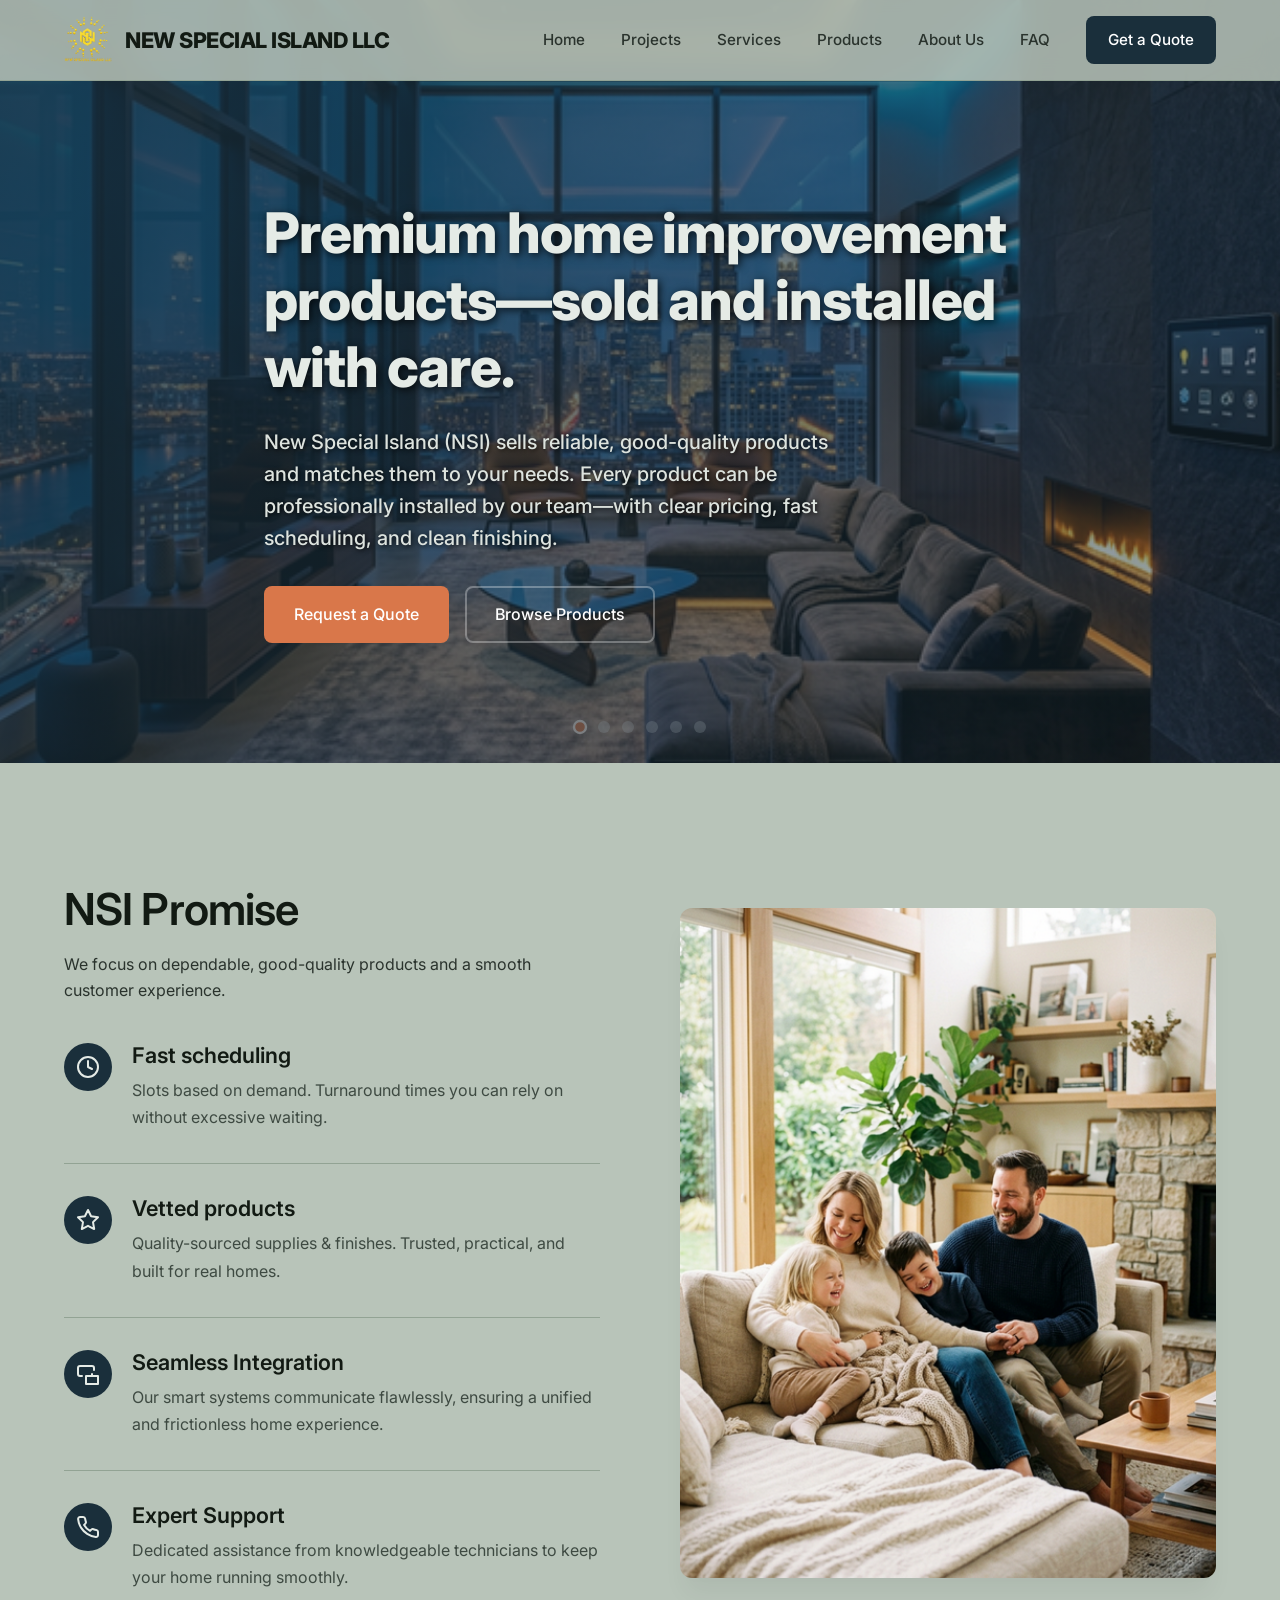
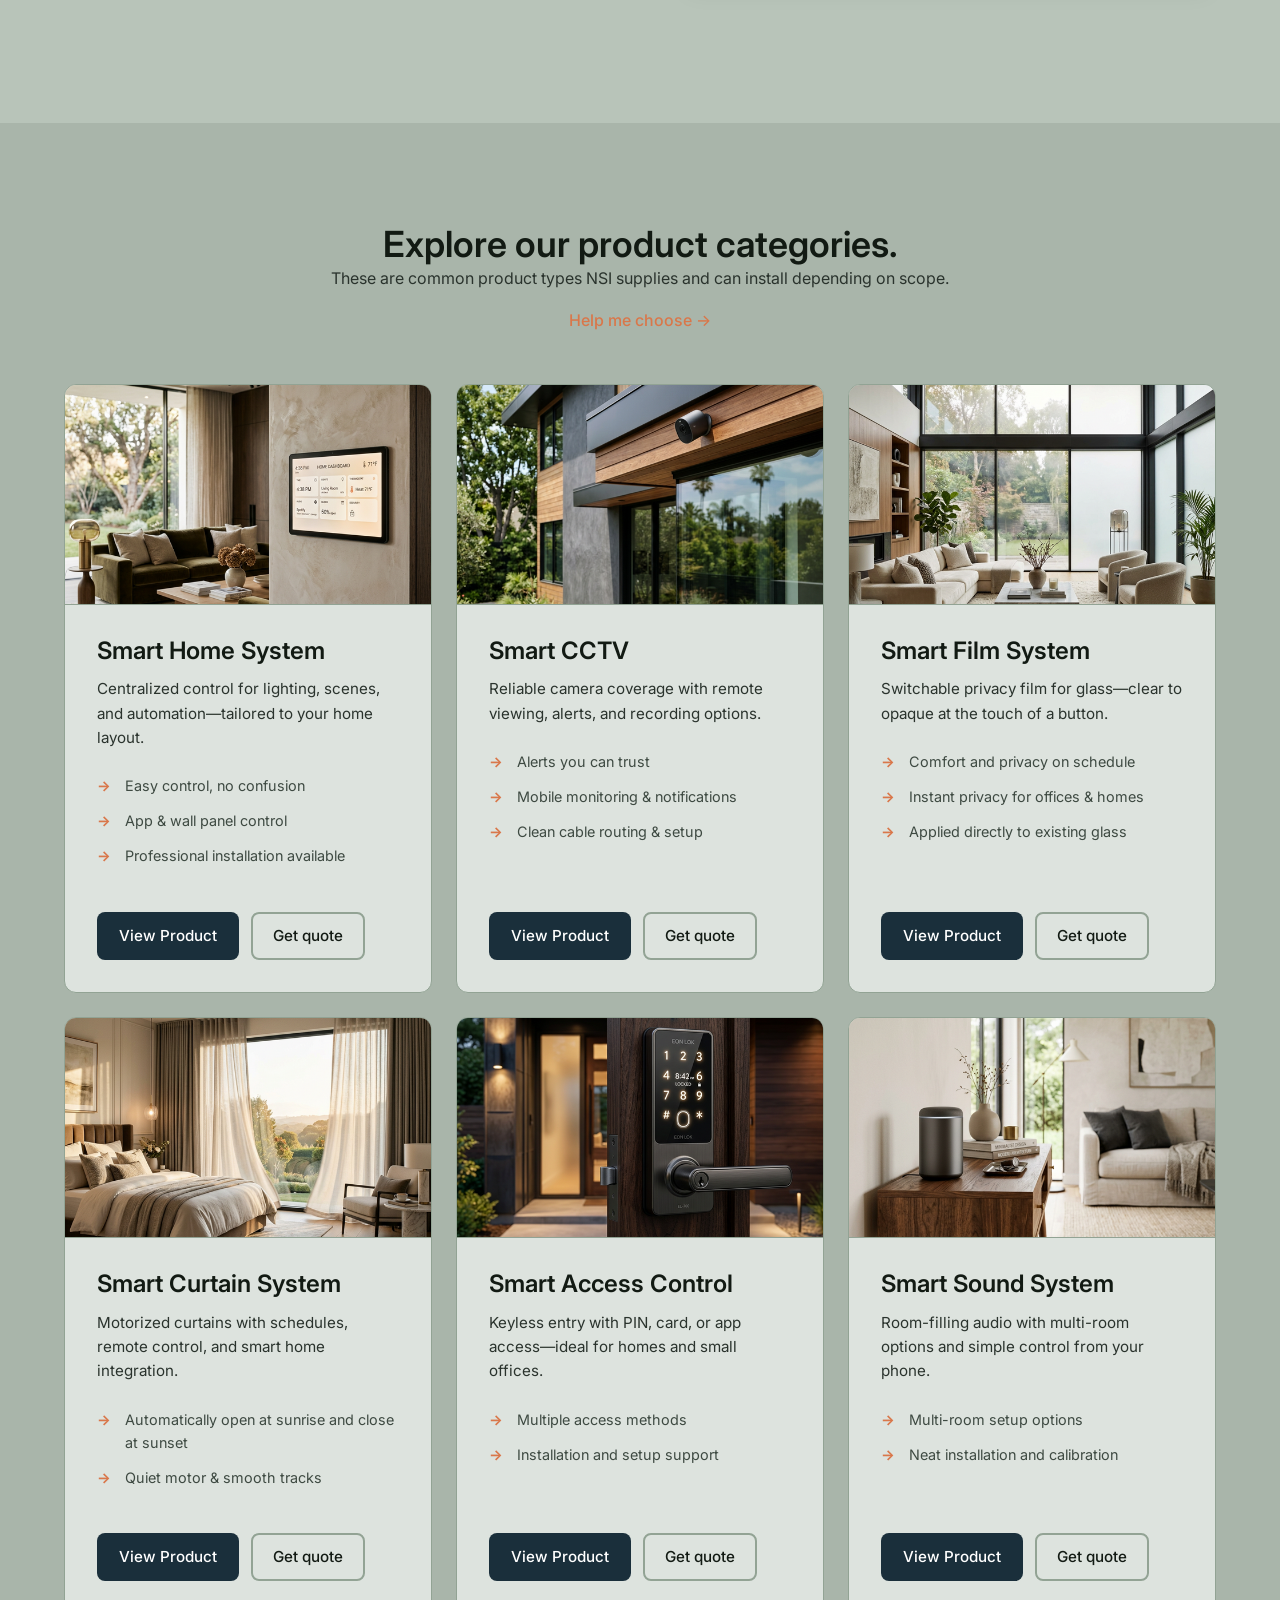
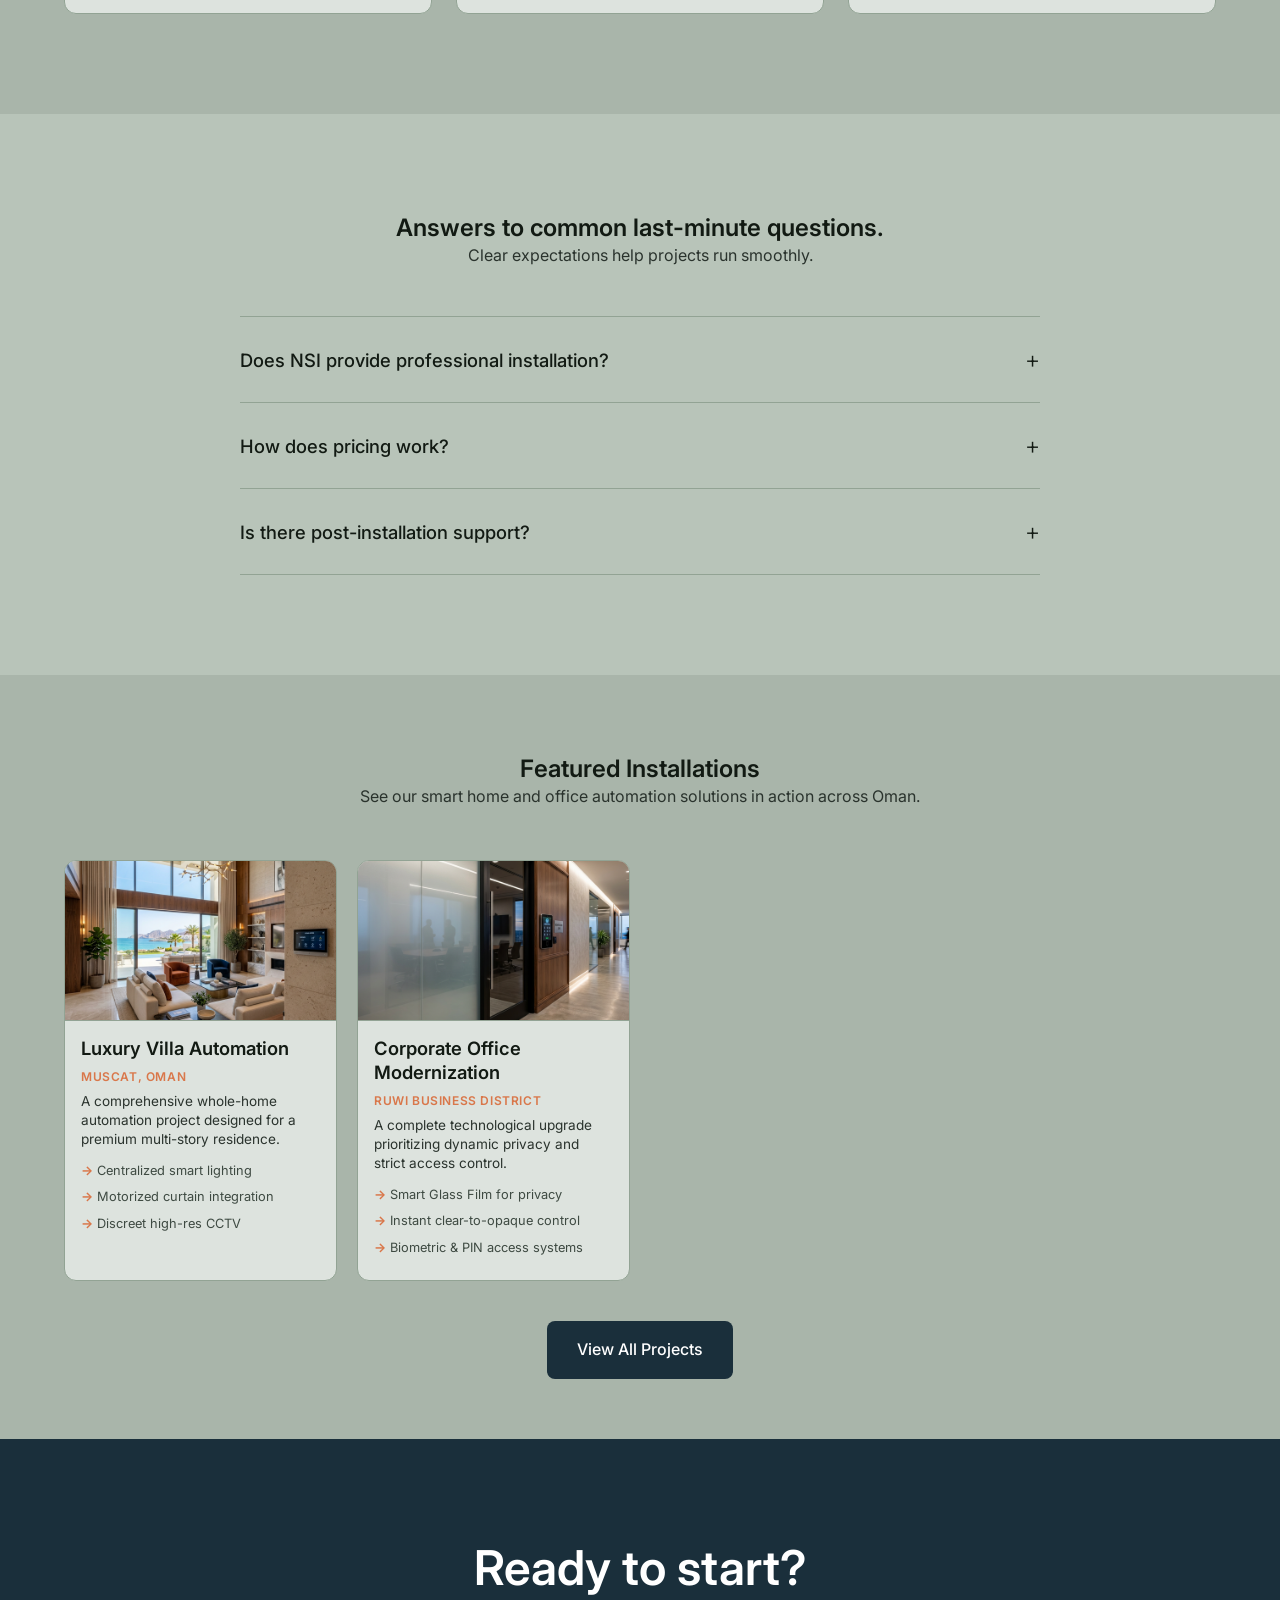
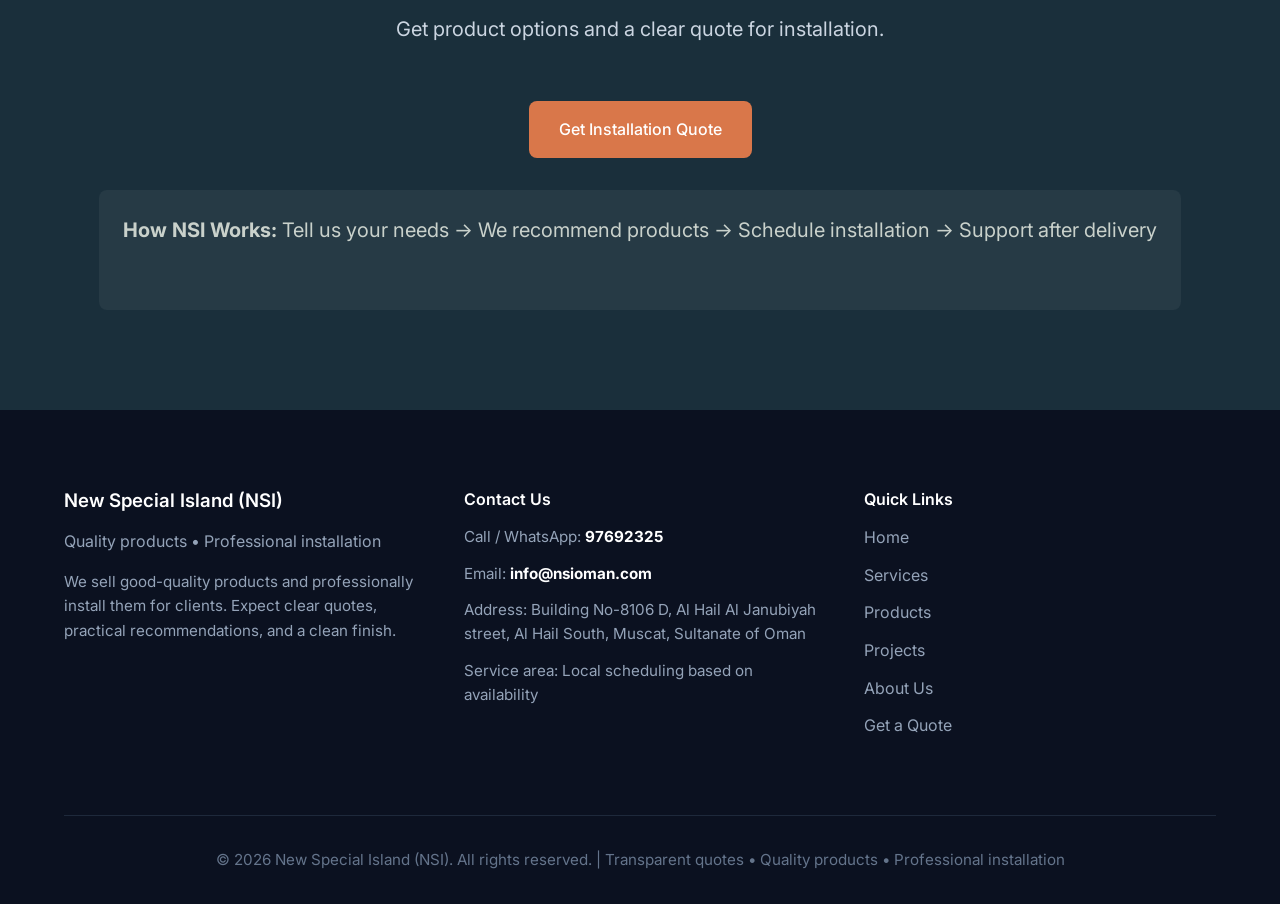
==== index.html @ 7bd3ad33 "Update fmt.Println message from 'Hello' to 'Goodbye'" ====
<!DOCTYPE html>
<html lang="en">
<html lang="ar">

<head>
    <meta charset="UTF-8">
    <meta name="viewport" content="width=device-width, initial-scale=2.0">
    <title>New Special Island | Premium Smart Home Products</title>
    <link rel="icon" href="images/WhatsApp_Image_2025-12-21_at_7.59.51_PM__2_-removebg-preview.png" type="image/png">
    <meta name="description"
        content="Premium home improvement products—sold and installed with care by New Special Island LLC in Muscat, Oman.">
    <!-- Google Fonts -->
    <link rel="preconnect" href="https://fonts.googleapis.com">
    <link rel="preconnect" href="https://fonts.gstatic.com" crossorigin>
    <link href="https://fonts.googleapis.com/css2?family=Inter:wght@300;400;500;600;700&display=swap" rel="stylesheet">
    <link rel="stylesheet" href="styles.css">
</head>

<body>

    <!-- Navigation -->
    <nav class="navbar">
        <div class="container nav-content">
            <a href="index.html" class="logo">
                <img src="images/WhatsApp_Image_2025-12-21_at_7.59.51_PM__2_-removebg-preview.png" alt="NSI Logo" class="nav-logo-img">
                NEW SPECIAL ISLAND LLC
            </a>
            <div class="nav-links">
                <a href="index.html">Home</a>
                <a href="projects.html">Projects</a>
                <a href="#services">Services</a>
                <a href="#products">Products</a>
                <a href="about.html">About Us</a>
                <a href="#faq">FAQ</a>
                <a href="#quote" class="btn btn-primary btn-small">Get a Quote</a>
            </div>
            <button class="mobile-menu-btn" id="mobile-menu-btn">
                <span></span>
                <span></span>
                <span></span>
            </button>
        </div>
        <!-- Mobile Menu -->
        <div class="mobile-menu" id="mobile-menu">
            <a href="index.html">Home</a>
            <a href="projects.html">Projects</a>
            <a href="#services">Services</a>
            <a href="#products">Products</a>
            <a href="about.html">About Us</a>
            <a href="#faq">FAQ</a>
            <a href="#quote">Get a Quote</a>
        </div>
    </nav>

    <!-- Hero Section -->
    <section id="home" class="hero">
        <!-- Slideshow Container -->
        <div class="slideshow-container">
            <div class="slide active" style="background-image: url('images/slideshow_1.png');"></div>
            <div class="slide" style="background-image: url('images/slideshow_2.png');"></div>
            <div class="slide" style="background-image: url('images/slideshow_3.png');"></div>
            <div class="slide" style="background-image: url('images/slideshow_4.png');"></div>
            <div class="slide" style="background-image: url('images/slideshow_5.png');"></div>
            <div class="slide" style="background-image: url('images/slideshow_6.png');"></div>

            <div class="slideshow-dots">
                <div class="dot active"></div>
                <div class="dot"></div>
                <div class="dot"></div>
                <div class="dot"></div>
                <div class="dot"></div>
                <div class="dot"></div>
            </div>
        </div>

        <div class="hero-overlay"></div>
        <div class="container hero-content">
            <h1>Premium home improvement products—sold and installed with care.</h1>
            <p>New Special Island (NSI) sells reliable, good-quality products and matches them to your needs. Every
                product can be professionally installed by our team—with clear pricing, fast scheduling, and clean
                finishing.</p>
            <div class="hero-actions">
                <a href="#quote" class="btn btn-accent">Request a Quote</a>
                <a href="#products" class="btn btn-outline-light">Browse Products</a>
            </div>
        </div>
    </section>

    <!-- Promise / Features Section -->
    <section id="services" class="features section-padding">
        <div class="container">
            <div class="benefits-layout">
                <div class="benefits-text">
                    <div class="section-header" id="about">
                        <h2>NSI Promise</h2>
                        <p>We focus on dependable, good-quality products and a smooth customer experience.</p>
                    </div>

                    <div class="benefit-row">
                        <div class="benefit-icon">
                            <svg width="24" height="24" viewBox="0 0 24 24" fill="none" stroke="currentColor"
                                stroke-width="2" stroke-linecap="round" stroke-linejoin="round">
                                <circle cx="12" cy="12" r="10"></circle>
                                <polyline points="12 6 12 12 16 14"></polyline>
                            </svg>
                        </div>
                        <div class="benefit-content">
                            <h3>Fast scheduling</h3>
                            <p>Slots based on demand. Turnaround times you can rely on without excessive waiting.</p>
                        </div>
                    </div>

                    <div class="benefit-row">
                        <div class="benefit-icon">
                            <svg width="24" height="24" viewBox="0 0 24 24" fill="none" stroke="currentColor"
                                stroke-width="2" stroke-linecap="round" stroke-linejoin="round">
                                <polygon
                                    points="12 2 15.09 8.26 22 9.27 17 14.14 18.18 21.02 12 17.77 5.82 21.02 7 14.14 2 9.27 8.91 8.26 12 2">
                                </polygon>
                            </svg>
                        </div>
                        <div class="benefit-content">
                            <h3>Vetted products</h3>
                            <p>Quality-sourced supplies & finishes. Trusted, practical, and built for real homes.</p>
                        </div>
                    </div>

                    <div class="benefit-row">
                        <div class="benefit-icon">
                            <svg width="24" height="24" viewBox="0 0 24 24" fill="none" stroke="currentColor"
                                stroke-width="2" stroke-linecap="round" stroke-linejoin="round">
                                <path d="M18 8V6a2 2 0 0 0-2-2H4a2 2 0 0 0-2 2v6a2 2 0 0 0 2 2h2"></path>
                                <path d="M10 22v-8h12v8Z"></path>
                                <path d="M16 14v-2"></path>
                            </svg>
                        </div>
                        <div class="benefit-content">
                            <h3>Seamless Integration</h3>
                            <p>Our smart systems communicate flawlessly, ensuring a unified and frictionless home
                                experience.</p>
                        </div>
                    </div>

                    <div class="benefit-row pb-0 border-0">
                        <div class="benefit-icon">
                            <svg width="24" height="24" viewBox="0 0 24 24" fill="none" stroke="currentColor"
                                stroke-width="2" stroke-linecap="round" stroke-linejoin="round">
                                <path
                                    d="M22 16.92v3a2 2 0 0 1-2.18 2 19.79 19.79 0 0 1-8.63-3.07 19.5 19.5 0 0 1-6-6 19.79 19.79 0 0 1-3.07-8.67A2 2 0 0 1 4.11 2h3a2 2 0 0 1 2 1.72 12.84 12.84 0 0 0 .7 2.81 2 2 0 0 1-.45 2.11L8.09 9.91a16 16 0 0 0 6 6l1.27-1.27a2 2 0 0 1 2.11-.45 12.84 12.84 0 0 0 2.81.7A2 2 0 0 1 22 16.92z">
                                </path>
                            </svg>
                        </div>
                        <div class="benefit-content">
                            <h3>Expert Support</h3>
                            <p>Dedicated assistance from knowledgeable technicians to keep your home running smoothly.
                            </p>
                        </div>
                    </div>
                </div>

                <div class="benefits-image-wrapper">
                    <!-- Changed to the friendly family image based on user request -->
                    <img src="images/friendly_family_home_1772649321779.png" alt="Happy family in a modern home"
                        class="benefits-image">
                </div>
            </div>
        </div>
    </section>

    <!-- Products Section -->
    <section id="products" class="products section-padding bg-light">
        <div class="container">
            <div class="section-header text-center">
                <h2>Explore our product categories.</h2>
                <p>These are common product types NSI supplies and can install depending on scope.</p>
                <a href="#quote" class="inline-link mt-2">Help me choose &rarr;</a>
            </div>

            <div class="products-grid">
                <!-- Smart Home System -->
                <div class="product-card">
                    <a href="smart-home.html" class="product-image-container">
                        <img src="images/smart_home_system_1772649341167.png" alt="Smart Home System"
                            class="product-image">
                    </a>
                    <div class="product-content">
                        <h3>Smart Home System</h3>
                        <p>Centralized control for lighting, scenes, and automation—tailored to your home layout.</p>
                        <ul class="product-features">
                            <li>Easy control, no confusion</li>
                            <li>App & wall panel control</li>
                            <li>Professional installation available</li>
                        </ul>
                        <div class="product-actions">
                            <a href="smart-home.html" class="btn btn-primary btn-small">View Product</a>
                            <a href="#quote" class="btn btn-outline btn-small">Get quote</a>
                        </div>
                    </div>
                </div>

                <!-- Smart CCTV -->
                <div class="product-card">
                    <a href="smart-cctv.html" class="product-image-container">
                        <img src="images/smart_cctv_1772649361129.png" alt="Smart CCTV" class="product-image">
                    </a>
                    <div class="product-content">
                        <h3>Smart CCTV</h3>
                        <p>Reliable camera coverage with remote viewing, alerts, and recording options.</p>
                        <ul class="product-features">
                            <li>Alerts you can trust</li>
                            <li>Mobile monitoring & notifications</li>
                            <li>Clean cable routing & setup</li>
                        </ul>
                        <div class="product-actions">
                            <a href="smart-cctv.html" class="btn btn-primary btn-small">View Product</a>
                            <a href="#quote" class="btn btn-outline btn-small">Get quote</a>
                        </div>
                    </div>
                </div>

                <!-- Smart Film System -->
                <div class="product-card">
                    <a href="smart-film.html" class="product-image-container">
                        <img src="images/smart_film_1772649376929.png" alt="Smart Film System" class="product-image">
                    </a>
                    <div class="product-content">
                        <h3>Smart Film System</h3>
                        <p>Switchable privacy film for glass—clear to opaque at the touch of a button.</p>
                        <ul class="product-features">
                            <li>Comfort and privacy on schedule</li>
                            <li>Instant privacy for offices & homes</li>
                            <li>Applied directly to existing glass</li>
                        </ul>
                        <div class="product-actions">
                            <a href="smart-film.html" class="btn btn-primary btn-small">View Product</a>
                            <a href="#quote" class="btn btn-outline btn-small">Get quote</a>
                        </div>
                    </div>
                </div>

                <!-- Smart Curtain System -->
                <div class="product-card">
                    <a href="smart-curtain.html" class="product-image-container">
                        <img src="images/smart_curtain_1772649396513.png" alt="Smart Curtain System"
                            class="product-image">
                    </a>
                    <div class="product-content">
                        <h3>Smart Curtain System</h3>
                        <p>Motorized curtains with schedules, remote control, and smart home integration.</p>
                        <ul class="product-features">
                            <li>Automatically open at sunrise and close at sunset</li>
                            <li>Quiet motor & smooth tracks</li>
                        </ul>
                        <div class="product-actions">
                            <a href="smart-curtain.html" class="btn btn-primary btn-small">View Product</a>
                            <a href="#quote" class="btn btn-outline btn-small">Get quote</a>
                        </div>
                    </div>
                </div>

                <!-- Smart Access Control -->
                <div class="product-card">
                    <a href="smart-access.html" class="product-image-container">
                        <img src="images/smart_access_1772649413385.png" alt="Smart Access Control"
                            class="product-image">
                    </a>
                    <div class="product-content">
                        <h3>Smart Access Control</h3>
                        <p>Keyless entry with PIN, card, or app access—ideal for homes and small offices.</p>
                        <ul class="product-features">
                            <li>Multiple access methods</li>
                            <li>Installation and setup support</li>
                        </ul>
                        <div class="product-actions">
                            <a href="smart-access.html" class="btn btn-primary btn-small">View Product</a>
                            <a href="#quote" class="btn btn-outline btn-small">Get quote</a>
                        </div>
                    </div>
                </div>

                <!-- Smart Sound System -->
                <div class="product-card">
                    <a href="smart-sound.html" class="product-image-container">
                        <img src="images/smart_sound_1772649428812.png" alt="Smart Sound System" class="product-image">
                    </a>
                    <div class="product-content">
                        <h3>Smart Sound System</h3>
                        <p>Room-filling audio with multi-room options and simple control from your phone.</p>
                        <ul class="product-features">
                            <li>Multi-room setup options</li>
                            <li>Neat installation and calibration</li>
                        </ul>
                        <div class="product-actions">
                            <a href="smart-sound.html" class="btn btn-primary btn-small">View Product</a>
                            <a href="#quote" class="btn btn-outline btn-small">Get quote</a>
                        </div>
                    </div>
                </div>
            </div>

        </div>
    </section>

    <!-- FAQ Section -->
    <section id="faq" class="faq section-padding">
        <div class="container text-center">
            <div class="section-header" style="margin: 0 auto 48px auto;">
                <h2>Answers to common last-minute questions.</h2>
                <p>Clear expectations help projects run smoothly.</p>
            </div>

            <div class="faq-accordion" style="margin: 0 auto; text-align: left;">
                <div class="faq-item">
                    <button class="faq-question">
                        Does NSI provide professional installation?
                        <span class="icon">+</span>
                    </button>
                    <div class="faq-answer">
                        <p>Yes. NSI sells good-quality products based on your needs and provides professional
                            installation. We’ll confirm scope, measurements, and timeline before you commit so the quote
                            matches the work required.</p>
                    </div>
                </div>

                <div class="faq-item">
                    <button class="faq-question">
                        How does pricing work?
                        <span class="icon">+</span>
                    </button>
                    <div class="faq-answer">
                        <p>Quotes are straightforward and itemized: product cost, delivery/coordination (if applicable),
                            and installation labor. If measurements or site conditions could change cost, we’ll flag
                            that early—no surprises at the end.</p>
                    </div>
                </div>

                <div class="faq-item">
                    <button class="faq-question">
                        Is there post-installation support?
                        <span class="icon">+</span>
                    </button>
                    <div class="faq-answer">
                        <p>Yes—NSI supports you after delivery and/or installation. Product warranties depend on the
                            manufacturer, and we’ll share what applies to your selection. If NSI installs, we’ll also
                            explain what’s covered for workmanship and how to request service.</p>
                    </div>
                </div>
            </div>
        </div>
    </section>

    <!-- Featured Projects Teaser Section -->
    <section class="section bg-light" style="padding-top: 80px; padding-bottom: 60px;">
        <div class="container">
            <div class="section-title text-center" style="margin-bottom: 50px;">
                <h2>Featured Installations</h2>
                <p>See our smart home and office automation solutions in action across Oman.</p>
            </div>

            <div class="projects-grid">
                <!-- Featured Project 1 -->
                <div class="project-card">
                    <a href="projects.html" class="product-image-container">
                        <img src="images/project_villa.png" alt="Luxury Villa Automation" class="product-image">
                    </a>
                    <div class="product-content">
                        <h3>Luxury Villa Automation</h3>
                        <div class="team-role"><i class="fa-solid fa-location-dot"></i> Muscat, Oman</div>
                        <p>A comprehensive whole-home automation project designed for a premium multi-story residence.
                        </p>
                        <ul class="product-features">
                            <li>Centralized smart lighting</li>
                            <li>Motorized curtain integration</li>
                            <li>Discreet high-res CCTV</li>
                        </ul>
                    </div>
                </div>

                <!-- Featured Project 2 -->
                <div class="project-card">
                    <a href="projects.html" class="product-image-container">
                        <img src="images/project_office.png" alt="Corporate Office Privacy" class="product-image">
                    </a>
                    <div class="product-content">
                        <h3>Corporate Office Modernization</h3>
                        <div class="team-role"><i class="fa-solid fa-location-dot"></i> Ruwi Business District</div>
                        <p>A complete technological upgrade prioritizing dynamic privacy and strict access control.</p>
                        <ul class="product-features">
                            <li>Smart Glass Film for privacy</li>
                            <li>Instant clear-to-opaque control</li>
                            <li>Biometric & PIN access systems</li>
                        </ul>
                    </div>
                </div>
            </div>

            <div class="text-center" style="margin-top: 40px;">
                <a href="projects.html" class="btn btn-primary">View All Projects</a>
            </div>

        </div>
    </section>

    <!-- Call to Action / Quote Section -->
    <section id="quote" class="cta section-padding bg-navy">
        <div class="container text-center">
            <h2>Ready to start?</h2>
            <p style="color: #cbd5e1;">Get product options and a clear quote for installation.</p>
            <a href="mailto:info@nsioman.com" class="btn btn-accent mt-2">Get Installation Quote</a>

            <div class="how-it-works mt-4">
                <p><strong>How NSI Works:</strong> Tell us your needs &rarr; We recommend products &rarr; Schedule
                    installation &rarr; Support after delivery</p>
            </div>
        </div>
    </section>

    <!-- Footer -->
    <footer class="footer">
        <div class="container">
            <div class="footer-grid">
                <div class="footer-brand">
                    <h3>New Special Island (NSI)</h3>
                    <p>Quality products • Professional installation</p>
                    <p class="footer-desc">We sell good-quality products and professionally install them for clients.
                        Expect clear quotes, practical recommendations, and a clean finish.</p>
                </div>

                <div class="footer-contact">
                    <h4>Contact Us</h4>
                    <p>Call / WhatsApp: <strong>97692325</strong></p>
                    <p>Email: <strong>info@nsioman.com</strong></p>
                    <p>Address: Building No-8106 D, Al Hail Al Janubiyah street, Al Hail South, Muscat, Sultanate of
                        Oman</p>
                    <p>Service area: Local scheduling based on availability</p>
                </div>

                <div class="footer-links">
                    <h4>Quick Links</h4>
                    <ul>
                        <li><a href="index.html">Home</a></li>
                        <li><a href="#services">Services</a></li>
                        <li><a href="#products">Products</a></li>
                        <li><a href="projects.html">Projects</a></li>
                        <li><a href="#about">About Us</a></li>
                        <li><a href="#quote">Get a Quote</a></li>
                    </ul>
                </div>
            </div>

            <div class="footer-bottom">
                <p>&copy; 2026 New Special Island (NSI). All rights reserved. | Transparent quotes &bull; Quality
                    products &bull; Professional installation</p>
            </div>
        </div>
    </footer>

    <script src="script.js"></script>
</body>

</html>
---- styles.css ----
/* =========================================
   VARIABLES & GLOBAL STYLES
   ========================================= */
:root {
    /* Main brand colors */
    --primary-color: #1a2f3b;
    /* Deep Slate - used for headers/footers/hero */
    --primary-hover: #264353;
    --accent-color: #d9774a;
    /* Rust/Terracotta - used for CTAs / highlights */
    --accent-hover: #e8885b;
    --accent-secondary: #4a6875;
    /* Muted Blue-Gray - secondary elements */

    /* Text colors */
    --text-main: #2a332d;
    /* Very dark muted green/slate for readability */
    --text-light: #3e4a42;
    --text-dark: #121a13;
    /* Near black for headings */

    /* Soft backgrounds - DISTINCTLY NON-WHITE */
    --bg-body: #b8c4b9;
    /* Muted Sage Green */
    --bg-light: #a9b5aa;
    /* Slightly darker sage for alternate sections */
    --bg-card: #dde3de;
    /* Very light tinted sage for cards (minority white) */
    --border-color: #92a394;
    /* Soft sage borders */

    --font-main: 'Inter',
        -apple-system,
        BlinkMacSystemFont,
        "Segoe UI",
        Roboto,
        Helvetica,
        Arial,
        sans-serif;

    --max-width: 1200px;
    --border-radius: 12px;
    --transition: all 0.3s ease;
    --shadow-sm: 0 1px 3px rgba(0, 0, 0, 0.05);
    --shadow-md: 0 4px 6px -1px rgba(0, 0, 0, 0.05),
        0 2px 4px -1px rgba(0, 0, 0, 0.03);
    --shadow-lg: 0 20px 25px -5px rgba(0, 0, 0, 0.05),
        0 8px 10px -6px rgba(0, 0, 0, 0.01);
}

/* Team Section Specifics */
.team-hierarchy {
    display: flex;
    flex-direction: column;
    gap: 60px;
    margin-top: 60px;
}

.team-tier {
    display: flex;
    flex-wrap: wrap;
    justify-content: center;
    gap: 40px;
}

.tier-title {
    width: 100%;
    text-align: center;
    font-size: 1.5rem;
    color: var(--text-main);
    margin-bottom: 20px;
    position: relative;
    padding-bottom: 15px;
}

.tier-title::after {
    content: '';
    position: absolute;
    bottom: 0;
    left: 50%;
    transform: translateX(-50%);
    width: 50px;
    height: 3px;
    background-color: var(--accent-color);
}

.team-member {
    background-color: var(--bg-card);
    padding: 40px;
    border-radius: 12px;
    box-shadow: var(--shadow-md);
    text-align: center;
    transition: transform 0.3s ease;
    flex: 1 1 300px;
    /* Max width handled by container/wrap */
    max-width: 450px;
    border: 1px solid var(--border-color);
}

/* Make tier 1 (Chairman) slightly more prominent */
.team-tier-1 .team-member {
    max-width: 600px;
    padding: 50px;
}

.team-tier-1 .team-avatar {
    width: 150px;
    height: 150px;
}

.team-member:hover {
    transform: translateY(-5px);
    box-shadow: var(--shadow-lg);
    border-color: var(--accent-color);
}

.team-avatar {
    width: 120px;
    height: 120px;
    border-radius: 50%;
    margin: 0 auto 24px;
    object-fit: cover;
    box-shadow: 0 4px 10px rgba(0, 0, 0, 0.3);
}

.team-member h3 {
    color: var(--text-dark);
    margin-bottom: 8px;
    font-size: 1.5rem;
}

.team-role {
    color: var(--accent-color);
    font-weight: 600;
    font-size: 0.875rem;
    text-transform: uppercase;
    letter-spacing: 0.05em;
    margin-bottom: 20px;
}

.team-member p {
    color: var(--text-main);
    font-size: 0.95rem;
    line-height: 1.6;
    margin-bottom: 16px;
    text-align: left;
}

.highlight-box {
    background-color: rgba(26, 47, 59, 0.1);
    /* Primary color slate tinted */
    border-left: 4px solid var(--accent-color);
    padding: 16px;
    margin-top: 20px;
    text-align: left;
    border-radius: 0 8px 8px 0;
}

.highlight-box p {
    margin-bottom: 0;
    font-size: 0.9rem;
    color: var(--text-main);
    font-style: italic;
}

/* Responsive adjustments */
@media (max-width: 768px) {
    .team-tier-1 .team-member {
        padding: 40px;
    }
}


* {
    margin: 0;
    padding: 0;
    box-sizing: border-box;
}

html {
    scroll-behavior: smooth;
}

body {
    font-family: var(--font-main);
    color: var(--text-main);
    background-color: var(--bg-body);
    line-height: 1.6;
    -webkit-font-smoothing: antialiased;
}

h1,
h2,
h3,
h4,
h5,
h6 {
    color: var(--text-dark);
    font-weight: 600;
    line-height: 1.2;
}

a {
    color: var(--accent-color);
    text-decoration: none;
    transition: var(--transition);
}

a:hover {
    color: var(--accent-hover);
}

.container {
    width: 100%;
    max-width: var(--max-width);
    margin: 0 auto;
    padding: 0 24px;
}

.section-padding {
    padding: 100px 0;
}

.bg-light {
    background-color: var(--bg-light);
}

.bg-navy {
    background-color: var(--primary-color);
    color: #e1e7e3;
}

.bg-navy h1,
.bg-navy h2,
.bg-navy h3 {
    color: #ffffff;
}

.bg-navy p {
    color: #c9d1cb;
}

.text-center {
    text-align: center;
}

.mt-2 {
    margin-top: 1rem;
}

.mt-4 {
    margin-top: 2rem;
}

.pb-0 {
    padding-bottom: 0 !important;
}

.border-0 {
    border: none !important;
}

/* =========================================
   BUTTONS & LINKS
   ========================================= */
.btn {
    display: inline-flex;
    align-items: center;
    justify-content: center;
    padding: 14px 28px;
    border-radius: 8px;
    font-weight: 500;
    cursor: pointer;
    transition: var(--transition);
    border: 2px solid transparent;
    font-size: 1rem;
}

.btn-small {
    padding: 10px 20px;
    font-size: 0.95rem;
}

.btn-primary {
    background-color: var(--primary-color);
    color: white !important;
}

.btn-primary:hover {
    background-color: var(--primary-hover);
    transform: translateY(-2px);
    box-shadow: var(--shadow-md);
}

.btn-accent {
    background-color: var(--accent-color);
    color: white !important;
}

.btn-accent:hover {
    background-color: var(--accent-hover);
    transform: translateY(-2px);
    box-shadow: var(--shadow-md);
}

.btn-outline {
    background-color: transparent;
    border-color: var(--border-color);
    color: var(--text-dark);
}

.btn-outline:hover {
    border-color: var(--text-main);
    background-color: var(--bg-card);
}

.btn-outline-light {
    background-color: transparent;
    border-color: rgba(255, 255, 255, 0.3);
    color: white !important;
}

.btn-outline-light:hover {
    background-color: rgba(255, 255, 255, 0.1);
    border-color: white;
}

.inline-link {
    display: inline-block;
    font-weight: 500;
    color: var(--accent-color);
}

.inline-link:hover {
    text-decoration: underline;
}

/* =========================================
   NAVIGATION
   ========================================= */
.navbar {
    position: fixed;
    top: 0;
    left: 0;
    width: 100%;
    /* Navbar gets the soft body color with transparency */
    background-color: rgba(184, 196, 185, 0.85);
    /* Matches new var(--bg-body) */
    backdrop-filter: blur(12px);
    -webkit-backdrop-filter: blur(12px);
    border-bottom: 1px solid var(--border-color);
    z-index: 1000;
    padding: 18px 0;
    transition: var(--transition);
}

.nav-content {
    display: flex;
    justify-content: space-between;
    align-items: center;
}

.logo {
    display: flex;
    align-items: center;
    gap: 12px;
    font-size: 1.35rem;
    font-weight: 800;
    color: var(--text-dark);
    letter-spacing: -0.5px;
}

.nav-logo-img {
    height: 48px;
    width: auto;
    object-fit: contain;
}

.nav-links {
    display: flex;
    align-items: center;
    gap: 36px;
}

.nav-links a:not(.btn) {
    color: var(--text-main);
    font-weight: 500;
    font-size: 0.95rem;
}

.nav-links a:not(.btn):hover {
    color: var(--accent-color);
}

.mobile-menu-btn {
    display: none;
    flex-direction: column;
    justify-content: space-between;
    width: 24px;
    height: 18px;
    background: transparent;
    border: none;
    cursor: pointer;
}

.mobile-menu-btn span {
    width: 100%;
    height: 2px;
    background-color: var(--text-dark);
    transition: var(--transition);
}

.mobile-menu {
    display: none;
    flex-direction: column;
    background-color: var(--bg-card);
    position: absolute;
    top: 100%;
    left: 0;
    width: 100%;
    border-bottom: 1px solid var(--border-color);
    padding: 16px 24px;
    box-shadow: var(--shadow-md);
}

.mobile-menu.active {
    display: flex;
}

.mobile-menu a {
    padding: 12px 0;
    color: var(--text-dark);
    font-weight: 500;
    border-bottom: 1px solid var(--border-color);
}

.mobile-menu a:last-child {
    border-bottom: none;
}

/* =========================================
   HERO SECTION & SLIDESHOW
   ========================================= */
.hero {
    position: relative;
    padding: 200px 0 120px;
    overflow: hidden;
    min-height: 80vh;
    /* Make hero taller for the slideshow */
    display: flex;
    align-items: center;
}

.slideshow-container {
    position: absolute;
    top: 0;
    left: 0;
    width: 100%;
    height: 100%;
    z-index: 1;
    overflow: hidden;
}

.slide {
    position: absolute;
    top: 0;
    left: 0;
    width: 100%;
    height: 100%;
    opacity: 0;
    transition: opacity 1.5s ease-in-out, transform 8s ease-out;
    /* Slow zoom effect */
    transform: scale(1);
    background-size: cover;
    background-position: center;
}

.slide.active {
    opacity: 1;
    transform: scale(1.05);
    /* Gradual zoom in */
}

.slideshow-dots {
    position: absolute;
    bottom: 30px;
    left: 50%;
    transform: translateX(-50%);
    display: flex;
    gap: 12px;
    z-index: 4;
}

.dot {
    width: 12px;
    height: 12px;
    border-radius: 50%;
    background-color: rgba(255, 255, 255, 0.3);
    cursor: pointer;
    transition: var(--transition);
    border: 2px solid transparent;
}

.dot:hover {
    background-color: rgba(255, 255, 255, 0.6);
}

.dot.active {
    background-color: var(--accent-color);
    border-color: rgba(255, 255, 255, 0.8);
    transform: scale(1.2);
}

.hero-overlay {
    position: absolute;
    top: 0;
    left: 0;
    width: 100%;
    height: 100%;
    /* Lighter overlay to let the images pop, but dark enough for white text to be readable */
    background: linear-gradient(135deg, rgba(26, 47, 59, 0.85) 0%, rgba(26, 47, 59, 0.4) 100%);
    z-index: 2;
}

.hero-content {
    position: relative;
    z-index: 3;
    max-width: 800px;
}

.hero h1 {
    font-size: clamp(3rem, 5vw, 4.5rem);
    letter-spacing: -0.02em;
    margin-bottom: 24px;
    line-height: 1.1;
    text-shadow: 0 4px 12px rgba(0, 0, 0, 0.5);
    /* Enhance readability over images */
}

.hero p {
    font-size: 1.25rem;
    margin-bottom: 40px;
    max-width: 700px;
    text-shadow: 0 2px 8px rgba(0, 0, 0, 0.5);
}

.hero-actions {
    display: flex;
    flex-wrap: wrap;
    gap: 16px;
    align-items: center;
}

/* =========================================
   BENEFITS SECTION (With SVG Icons)
   ========================================= */
.benefits-layout {
    display: grid;
    grid-template-columns: 1fr 1fr;
    gap: 80px;
    align-items: center;
}

.benefits-text .section-header {
    margin-bottom: 40px;
    padding-top: 20px;
    /* Offset for About Us anchor */
}

.benefits-text .section-header h2 {
    font-size: 2.75rem;
    margin-bottom: 16px;
    letter-spacing: -0.02em;
}

.benefit-row {
    display: flex;
    gap: 20px;
    padding-bottom: 32px;
    margin-bottom: 32px;
    border-bottom: 1px solid var(--border-color);
}

.benefit-icon {
    flex-shrink: 0;
    width: 48px;
    height: 48px;
    background-color: var(--primary-color);
    /* Deep Slate */
    border-radius: 50%;
    display: flex;
    align-items: center;
    justify-content: center;
    color: #e5ebe6;
    /* Light icon color */
}

.benefit-content h3 {
    font-size: 1.35rem;
    margin-bottom: 8px;
}

.benefit-content p {
    color: var(--text-light);
    font-size: 1rem;
    line-height: 1.7;
}

.benefits-image-wrapper {
    position: relative;
    border-radius: var(--border-radius);
    overflow: hidden;
    box-shadow: var(--shadow-lg);
    aspect-ratio: 4/5;
}

.benefits-image {
    width: 100%;
    height: 100%;
    object-fit: cover;
    transition: transform 0.5s ease;
}

.benefits-image:hover {
    transform: scale(1.03);
}

/* =========================================
   PRODUCTS SECTION (With Images)
   ========================================= */
.products .section-header {
    margin: 0 auto 50px auto;
    max-width: 700px;
}

.products .section-header h2 {
    font-size: 2.25rem;
}

.products-grid {
    display: grid;
    grid-template-columns: repeat(auto-fill, minmax(280px, 1fr));
    gap: 24px;
}

/* =========================================
   PROJECTS SHOWCASE (Ultra-Compact Grid)
   ========================================= */
.projects-grid {
    display: grid;
    /* Very tight grid column width */
    grid-template-columns: repeat(auto-fill, minmax(240px, 1fr));
    gap: 20px;
}

.project-card {
    background-color: var(--bg-card);
    border-radius: var(--border-radius);
    border: 1px solid var(--border-color);
    overflow: hidden;
    transition: var(--transition);
    display: flex;
    flex-direction: column;
}

.project-card:hover {
    box-shadow: var(--shadow-lg);
    border-color: var(--accent-color);
    transform: translateY(-4px);
}

.project-card .product-image-container {
    height: 160px;
    /* Very short image */
}

.project-card .product-content {
    padding: 16px;
    /* Drastically reduced padding */
    flex: 1;
    display: flex;
    flex-direction: column;
}

.project-card .product-content h3 {
    font-size: 1.15rem;
    /* Smaller heading */
    margin-bottom: 6px;
    color: var(--text-dark);
    line-height: 1.3;
}

.project-card .product-content>p {
    font-size: 0.85rem;
    line-height: 1.4;
    margin-bottom: 12px;
    color: var(--text-main);
}

.project-card .team-role {
    font-size: 0.75rem;
    margin-bottom: 6px !important;
}

.project-card .product-features {
    margin-bottom: 0;
    flex: 1;
}

.project-card .product-features li {
    font-size: 0.8rem;
    margin-bottom: 6px;
    padding-left: 16px;
}

.product-card {
    background-color: var(--bg-card);
    border-radius: var(--border-radius);
    border: 1px solid var(--border-color);
    overflow: hidden;
    transition: var(--transition);
    display: flex;
    flex-direction: column;
}

.product-card:hover {
    box-shadow: var(--shadow-lg);
    border-color: var(--accent-color);
    transform: translateY(-4px);
}

.product-image-container {
    width: 100%;
    height: 220px;
    overflow: hidden;
    border-bottom: 1px solid var(--border-color);
    display: block;
    /* So it works as a link */
}

.product-image {
    width: 100%;
    height: 100%;
    object-fit: cover;
    transition: transform 0.5s ease;
}

.product-card:hover .product-image {
    transform: scale(1.05);
}

.product-content {
    padding: 32px;
    flex: 1;
    display: flex;
    flex-direction: column;
}

.product-content h3 {
    font-size: 1.5rem;
    margin-bottom: 12px;
}

.product-content>p {
    color: var(--text-main);
    margin-bottom: 24px;
    font-size: 0.95rem;
}

.product-features {
    list-style: none;
    margin-bottom: 32px;
    flex: 1;
}

.product-features li {
    position: relative;
    padding-left: 28px;
    margin-bottom: 12px;
    font-size: 0.9rem;
    color: var(--text-light);
}

.product-features li::before {
    content: "→";
    position: absolute;
    left: 0;
    top: 0;
    color: var(--accent-color);
    font-weight: bold;
}

.product-actions {
    margin-top: auto;
    display: flex;
    gap: 12px;
}



/* =========================================
   FAQ SECTION
   ========================================= */
.faq-accordion {
    max-width: 800px;
}

.faq-item {
    border-bottom: 1px solid var(--border-color);
}

.faq-item:first-child {
    border-top: 1px solid var(--border-color);
}

.faq-question {
    width: 100%;
    display: flex;
    justify-content: space-between;
    align-items: center;
    padding: 28px 0;
    background: none;
    border: none;
    font-size: 1.15rem;
    font-weight: 500;
    color: var(--text-dark);
    cursor: pointer;
    text-align: left;
    font-family: var(--font-main);
}

.faq-question:hover {
    color: var(--accent-color);
}

.faq-question .icon {
    font-size: 1.5rem;
    font-weight: 300;
    transition: transform 0.3s ease;
}

.faq-item.active .icon {
    transform: rotate(45deg);
    color: var(--accent-color);
}

.faq-answer {
    max-height: 0;
    overflow: hidden;
    transition: max-height 0.4s cubic-bezier(0.1, 1, 0.1, 1);
}

.faq-answer p {
    padding-bottom: 28px;
    color: var(--text-light);
    font-size: 1.05rem;
    line-height: 1.6;
}

/* =========================================
   CTA SECTION
   ========================================= */
.cta {
    position: relative;
}

.cta h2 {
    font-size: 3rem;
    margin-bottom: 16px;
}

.cta p {
    font-size: 1.25rem;
    margin-bottom: 40px;
}

.hero h1 {
    font-size: 3.5rem;
    font-weight: 800;
    margin-bottom: 24px;
    line-height: 1.2;
    color: #e5ebe6;
    /* Very light tinted sage, almost warm white */
    text-shadow: 2px 2px 8px rgba(0, 0, 0, 0.8);
    /* Deep shadow for better readability */
}

.hero p {
    font-size: 1.25rem;
    margin-bottom: 32px;
    opacity: 1;
    /* Increased from 0.9 for better legibility */
    max-width: 600px;
    color: var(--bg-card);
    text-shadow: 1px 1px 5px rgba(0, 0, 0, 0.9);
    /* Shadow to separate from images */
    font-weight: 500;
}

.how-it-works {
    background-color: rgba(255, 255, 255, 0.05);
    /* very faint white box on navy */
    padding: 24px;
    border-radius: 8px;
    display: inline-block;
}

/* =========================================
   FOOTER
   ========================================= */
.footer {
    background-color: #0b1120;
    /* Slightly darker than primary for differentiation */
    color: white;
    padding: 80px 0 32px;
}

.footer-grid {
    display: grid;
    grid-template-columns: repeat(auto-fit, minmax(250px, 1fr));
    gap: 48px;
    margin-bottom: 64px;
}

.footer h3,
.footer h4 {
    color: white;
    margin-bottom: 16px;
    font-weight: 600;
}

.footer-brand p {
    color: #94a3b8;
    margin-bottom: 16px;
}

.footer-desc {
    font-size: 0.95rem;
    line-height: 1.6;
}

.footer-contact p {
    color: #94a3b8;
    margin-bottom: 12px;
    font-size: 0.95rem;
}

.footer-contact strong {
    color: white;
}

.footer-links ul {
    list-style: none;
}

.footer-links li {
    margin-bottom: 12px;
}

.footer-links a {
    color: #94a3b8;
    transition: var(--transition);
}

.footer-links a:hover {
    color: white;
}

.footer-bottom {
    border-top: 1px solid #1e293b;
    padding-top: 32px;
    text-align: center;
    color: #64748b;
    font-size: 0.95rem;
}

/* =========================================
   CAMERA TYPES (CUSTOM PAGE LAYOUT)
   ========================================= */
.camera-types-list {
    display: flex;
    flex-direction: column;
    gap: 80px;
    max-width: 1000px;
    margin: 0 auto;
}

.camera-type-row {
    display: flex;
    align-items: center;
    gap: 60px;
    background-color: var(--bg-card);
    border-radius: var(--border-radius);
    padding: 40px;
    border: 1px solid var(--border-color);
    box-shadow: var(--shadow-sm);
    transition: var(--transition);
}

.camera-type-row:hover {
    box-shadow: var(--shadow-md);
    border-color: #cbd5e1;
}

.camera-type-row.reverse {
    flex-direction: row-reverse;
}

.camera-type-image {
    flex: 1;
    max-width: 400px;
    border-radius: 8px;
    overflow: hidden;
    background-color: #f8fafc;
    display: flex;
    align-items: center;
    justify-content: center;
    padding: 20px;
}

.camera-type-image img {
    width: 100%;
    height: auto;
    object-fit: contain;
    mix-blend-mode: multiply;
    transition: transform 0.5s ease;
}

.camera-type-row:hover .camera-type-image img {
    transform: scale(1.05);
}

.camera-type-info {
    flex: 1;
}

.camera-type-info h3 {
    font-size: 2rem;
    margin-bottom: 16px;
    color: var(--primary-color);
}

.camera-type-info p {
    font-size: 1.1rem;
    margin-bottom: 24px;
    color: var(--text-main);
}

.camera-features {
    list-style: none;
    margin-bottom: 32px;
}

.camera-features li {
    position: relative;
    padding-left: 32px;
    margin-bottom: 16px;
    font-size: 1rem;
    color: var(--text-dark);
    font-weight: 500;
}

.camera-features li::before {
    content: "✓";
    position: absolute;
    left: 0;
    top: 0;
    color: var(--accent-color);
    font-weight: bold;
    font-size: 1.2rem;
}

/* =========================================
   RESPONSIVE
   ========================================= */
@media (max-width: 992px) {
    .benefits-layout {
        grid-template-columns: 1fr;
        gap: 40px;
    }

    .benefits-image-wrapper {
        aspect-ratio: 16/9;
    }
}

@media (max-width: 768px) {
    .nav-links {
        display: none;
    }

    .mobile-menu-btn {
        display: flex;
    }

    .hero h1 {
        font-size: 2.75rem;
    }

    .hero {
        padding: 140px 0 80px;
    }

    .products-grid {
        grid-template-columns: 1fr;
    }

    .section-padding {
        padding: 64px 0;
    }

    .benefits-text .section-header h2 {
        font-size: 2.25rem;
    }

    .cta h2 {
        font-size: 2.25rem;
    }

    .camera-type-row,
    .camera-type-row.reverse {
        flex-direction: column;
        padding: 30px 20px;
        gap: 30px;
    }

    .camera-type-image {
        max-width: 100%;
    }
}
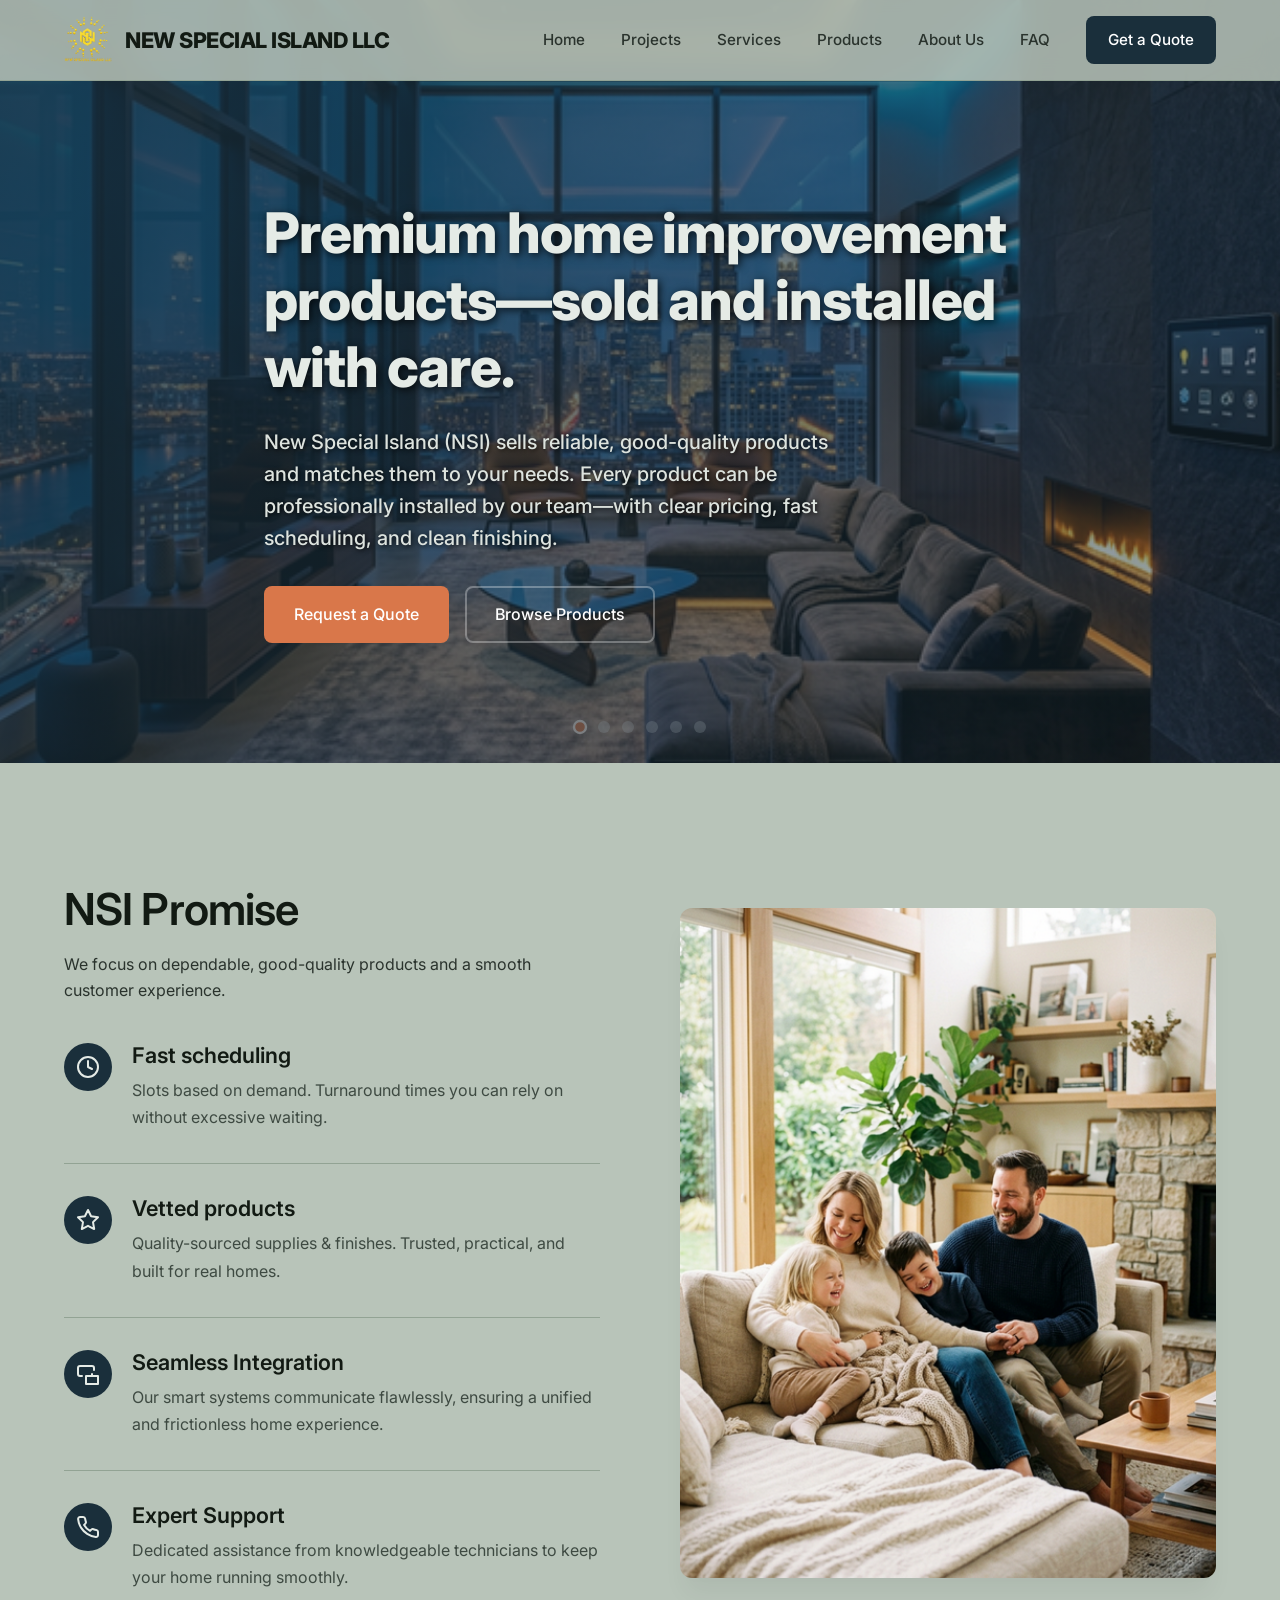
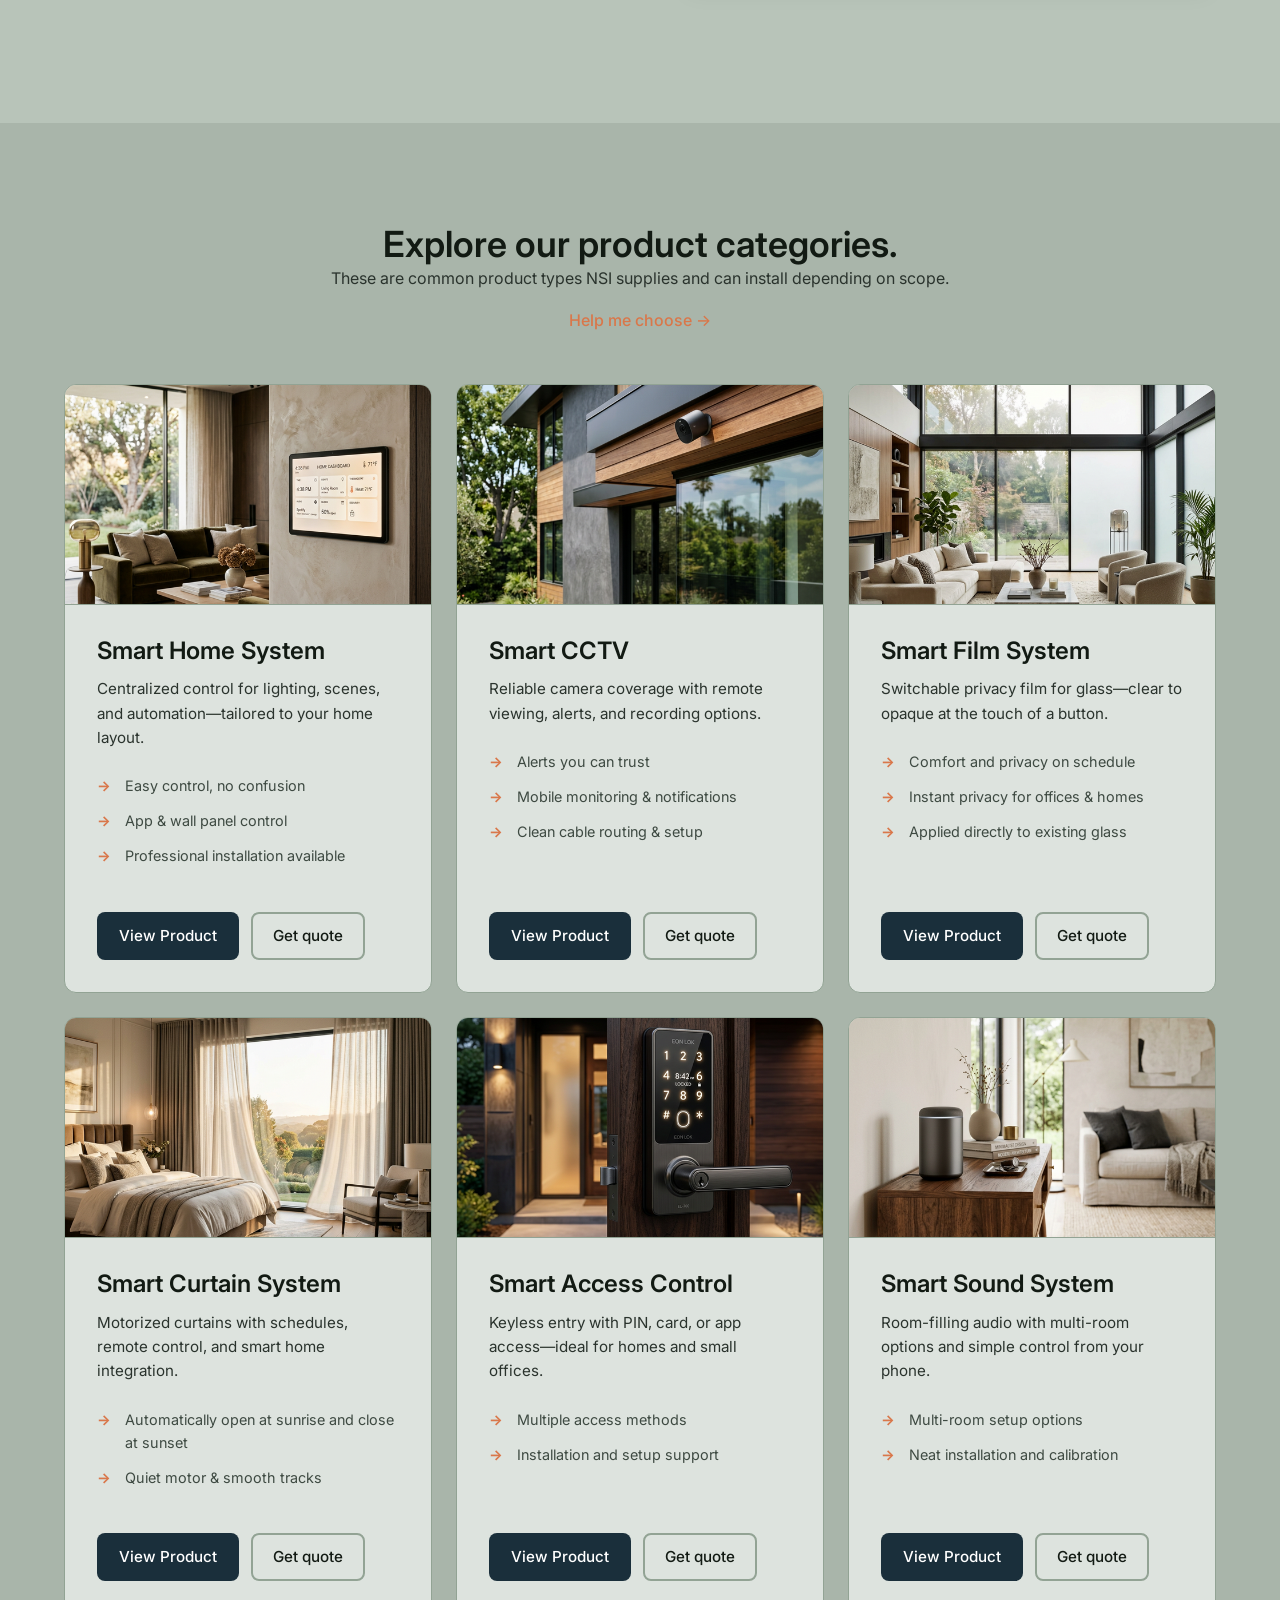
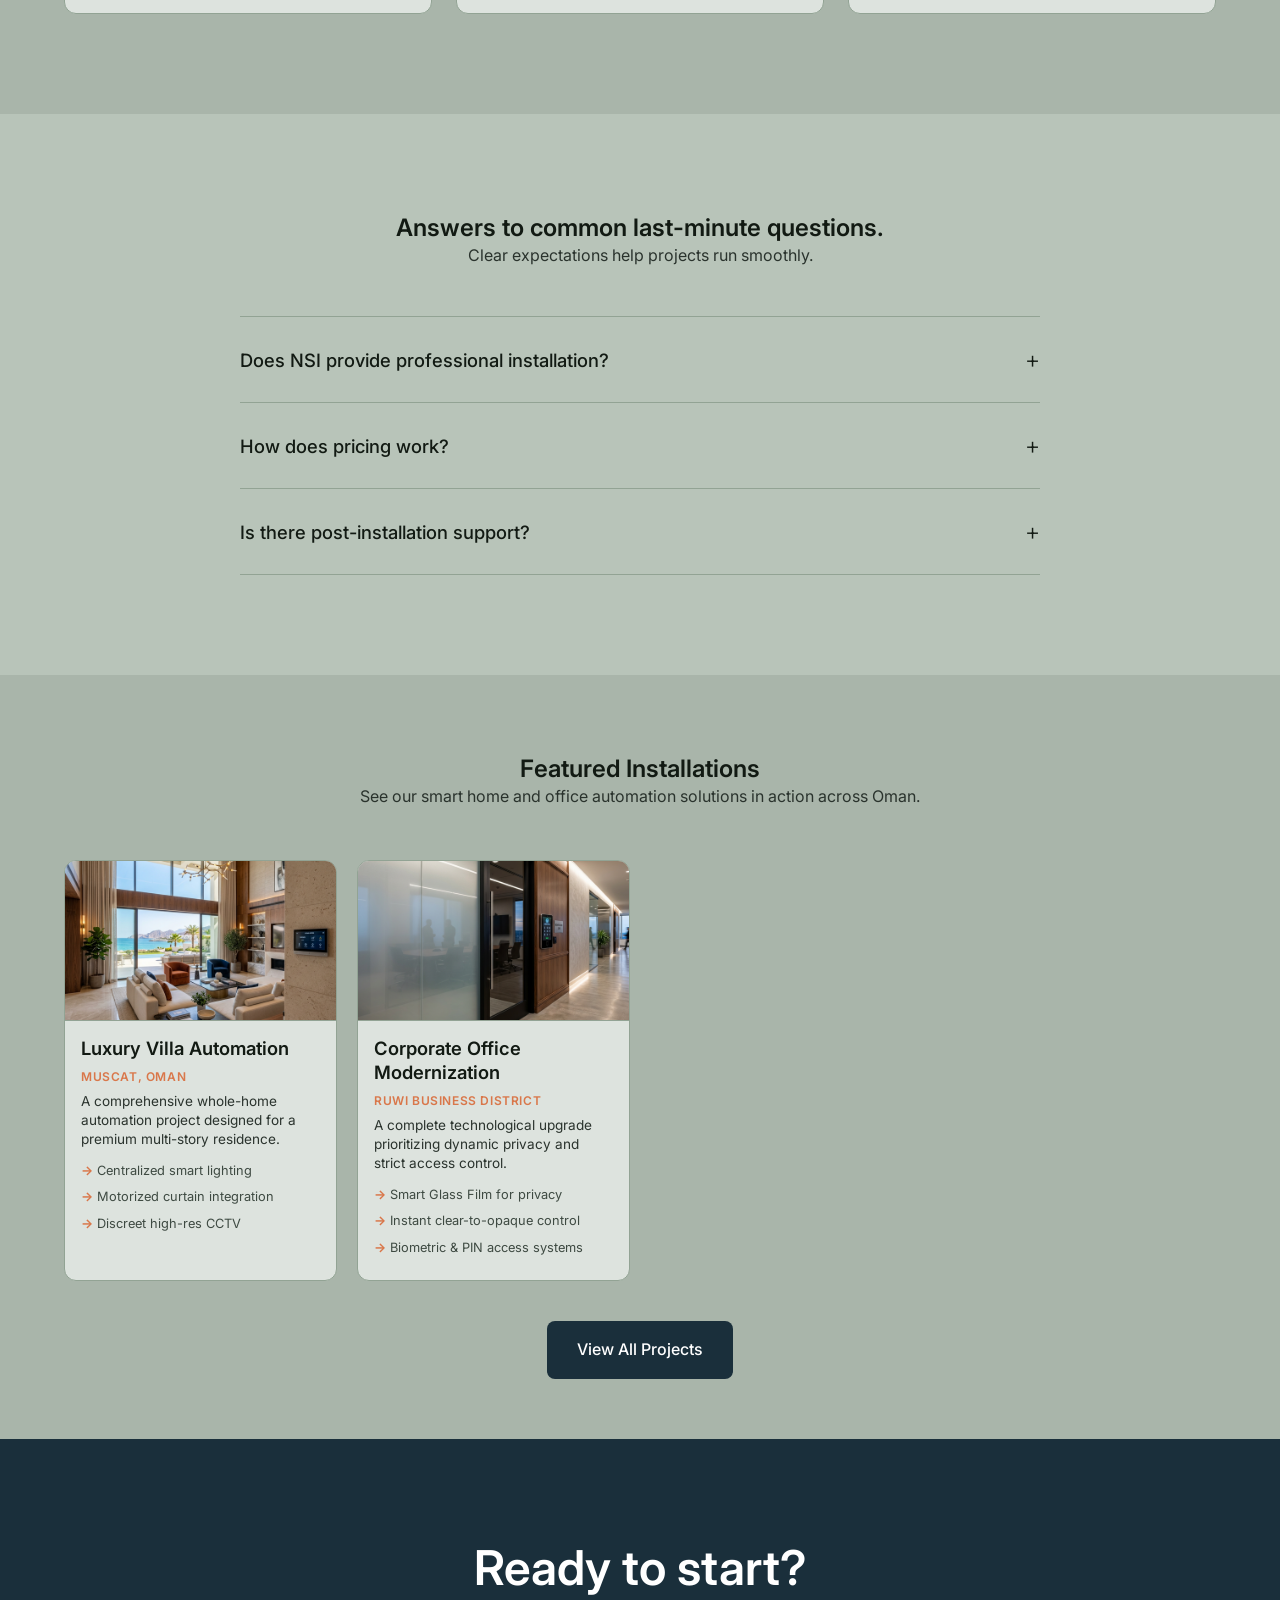
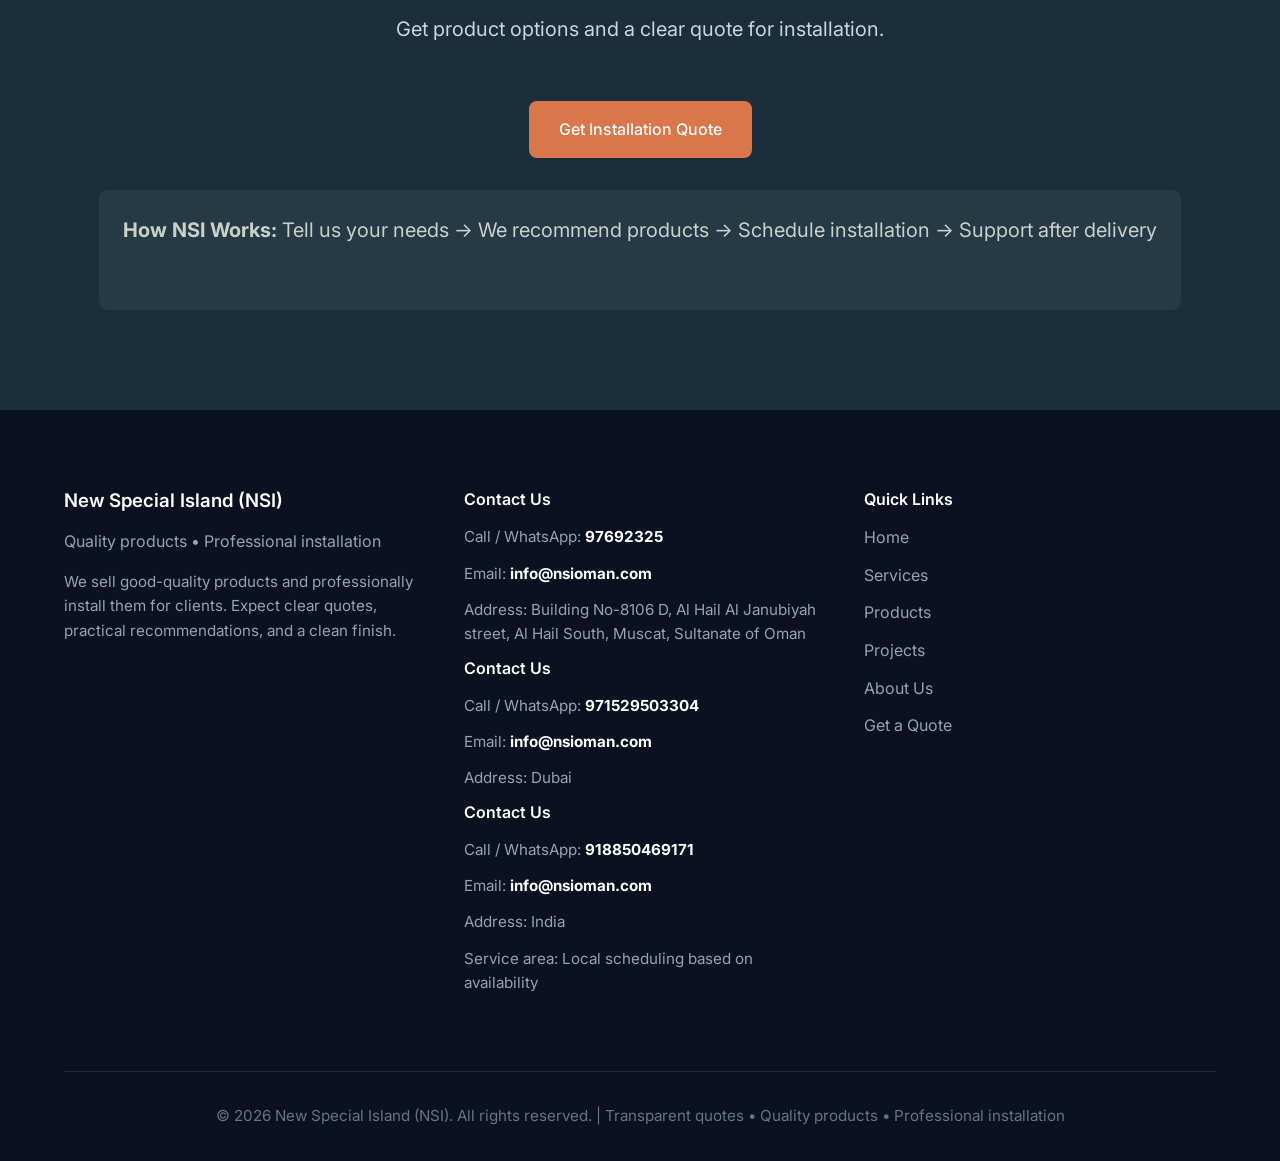
==== commit 5096a451: "Update fmt.Println message from 'Hello' to 'Goodbye'" ====
--- a/index.html
+++ b/index.html
@@ -1,12 +1,11 @@
 <!DOCTYPE html>
 <html lang="en">
-<html lang="ar">
 
 <head>
     <meta charset="UTF-8">
-    <meta name="viewport" content="width=device-width, initial-scale=2.0">
+    <meta name="viewport" content="width=device-width, initial-scale=1.0">
     <title>New Special Island | Premium Smart Home Products</title>
-    <link rel="icon" href="images/WhatsApp_Image_2025-12-21_at_7.59.51_PM__2_-removebg-preview.png" type="image/png">
+    <link rel="icon" href="images/nsi_logo_new.png" type="image/png">
     <meta name="description"
         content="Premium home improvement products—sold and installed with care by New Special Island LLC in Muscat, Oman.">
     <!-- Google Fonts -->
@@ -22,7 +21,7 @@
     <nav class="navbar">
         <div class="container nav-content">
             <a href="index.html" class="logo">
-                <img src="images/WhatsApp_Image_2025-12-21_at_7.59.51_PM__2_-removebg-preview.png" alt="NSI Logo" class="nav-logo-img">
+                <img src="images/nsi_logo_new.png" alt="NSI Logo" class="nav-logo-img">
                 NEW SPECIAL ISLAND LLC
             </a>
             <div class="nav-links">
@@ -432,6 +431,14 @@
                     <p>Email: <strong>info@nsioman.com</strong></p>
                     <p>Address: Building No-8106 D, Al Hail Al Janubiyah street, Al Hail South, Muscat, Sultanate of
                         Oman</p>
+                     <h4>Contact Us</h4>
+                    <p>Call / WhatsApp: <strong>971529503304</strong></p>
+                    <p>Email: <strong>info@nsioman.com</strong></p>
+                    <p>Address: Dubai</p>
+                     <h4>Contact Us</h4>
+                    <p>Call / WhatsApp: <strong>918850469171</strong></p>
+                    <p>Email: <strong>info@nsioman.com</strong></p>
+                    <p>Address: India</p>
                     <p>Service area: Local scheduling based on availability</p>
                 </div>
 
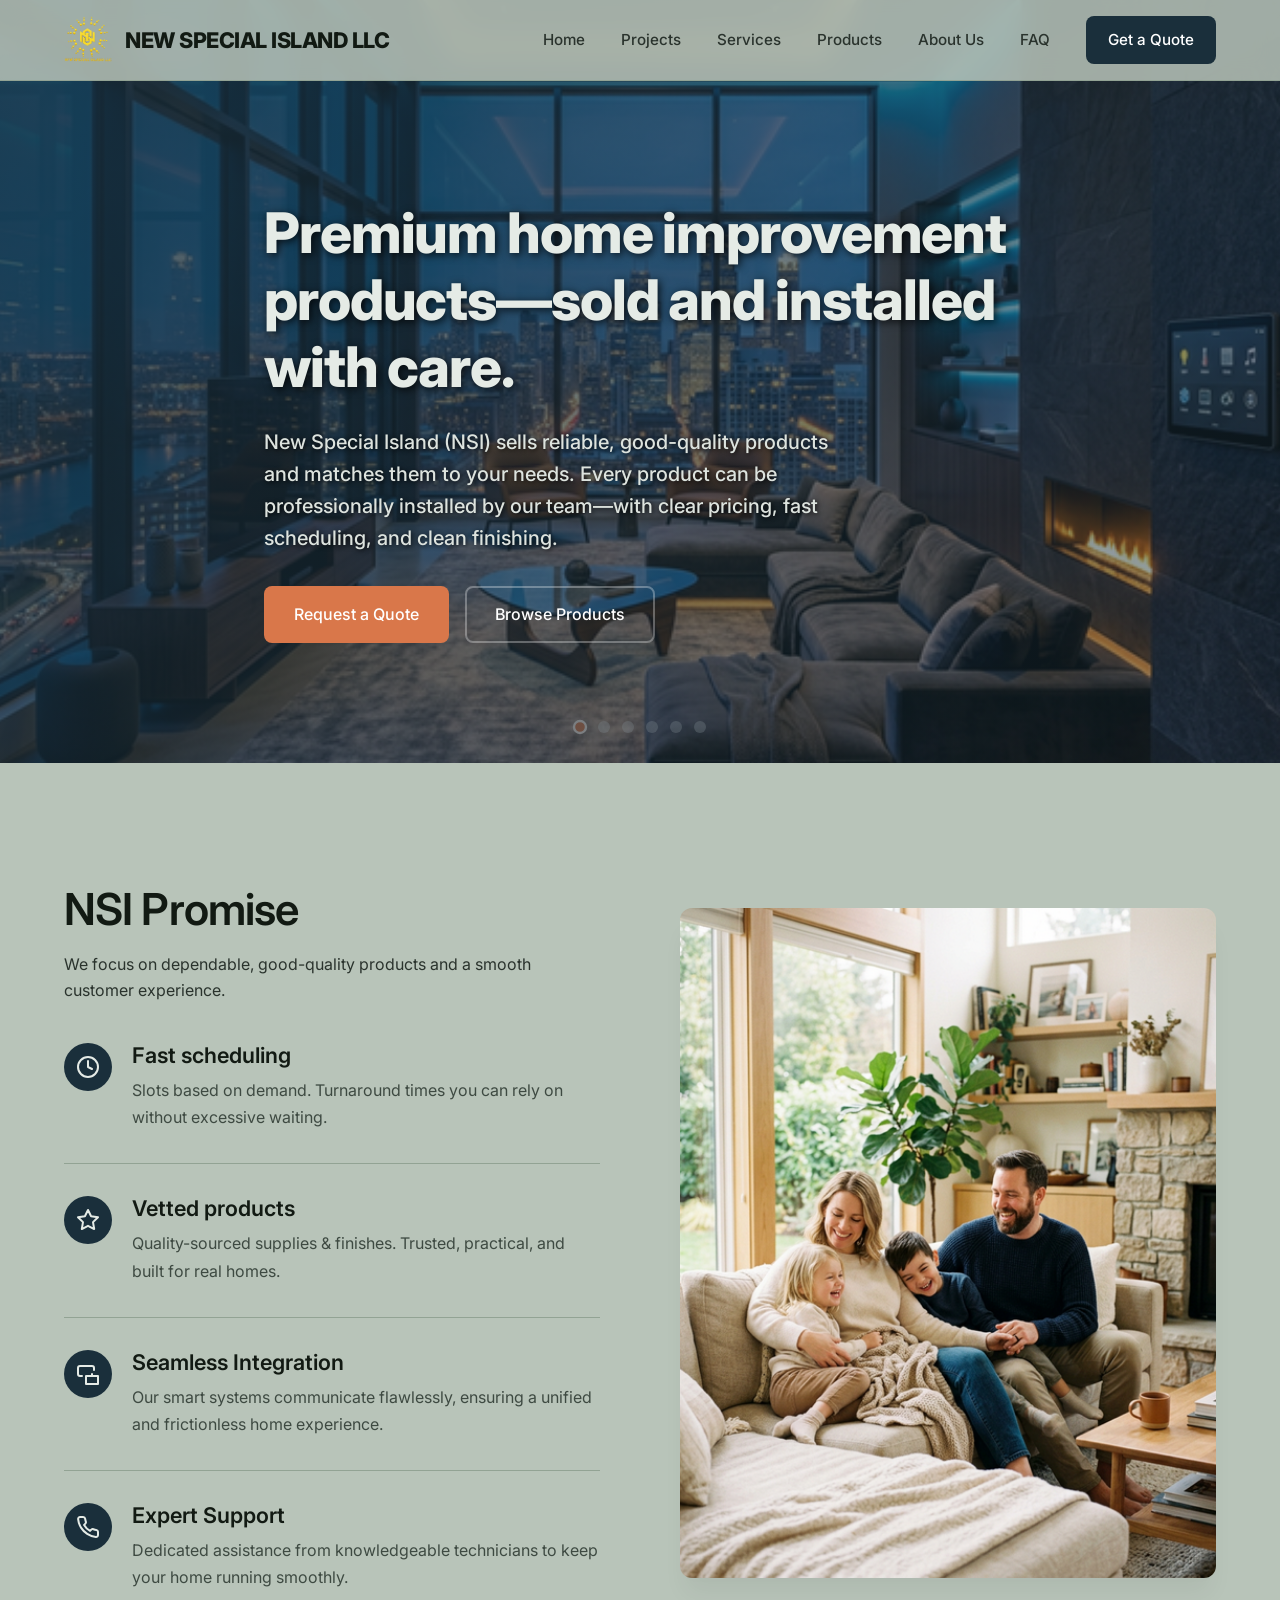
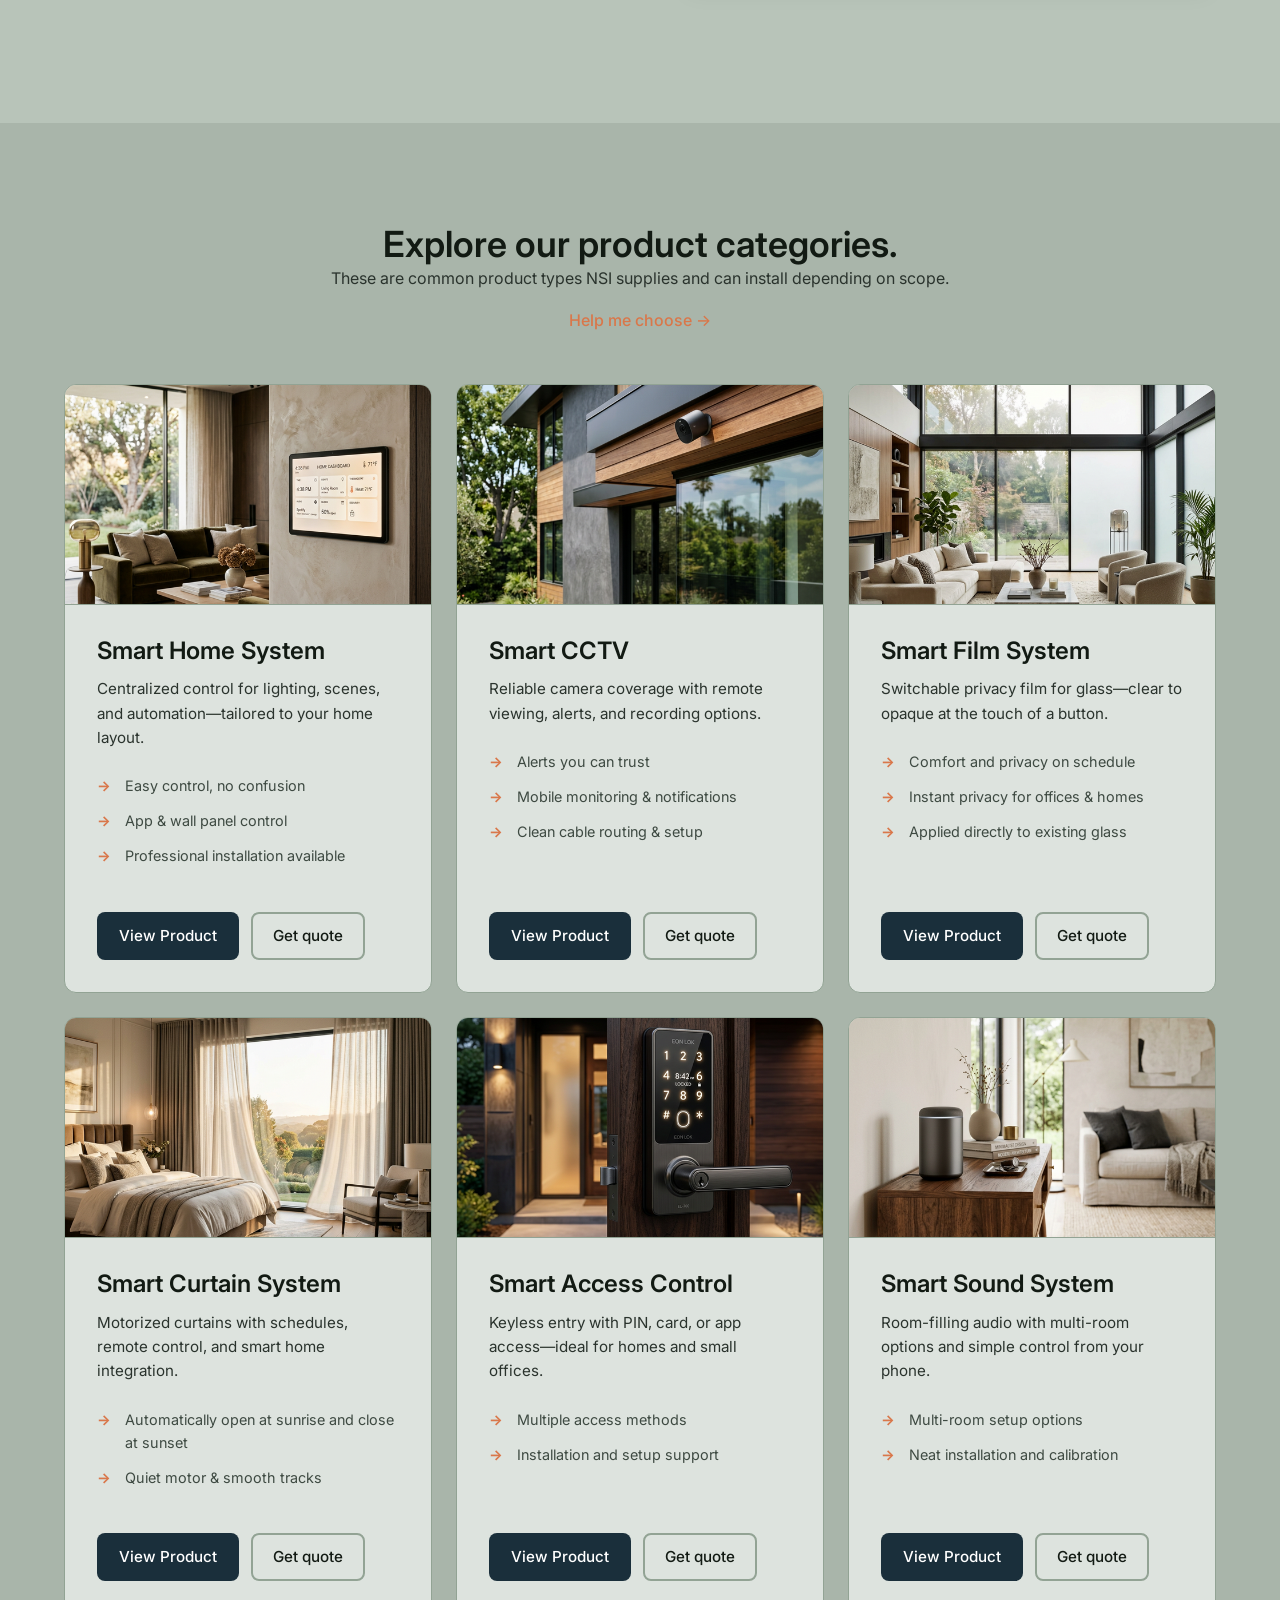
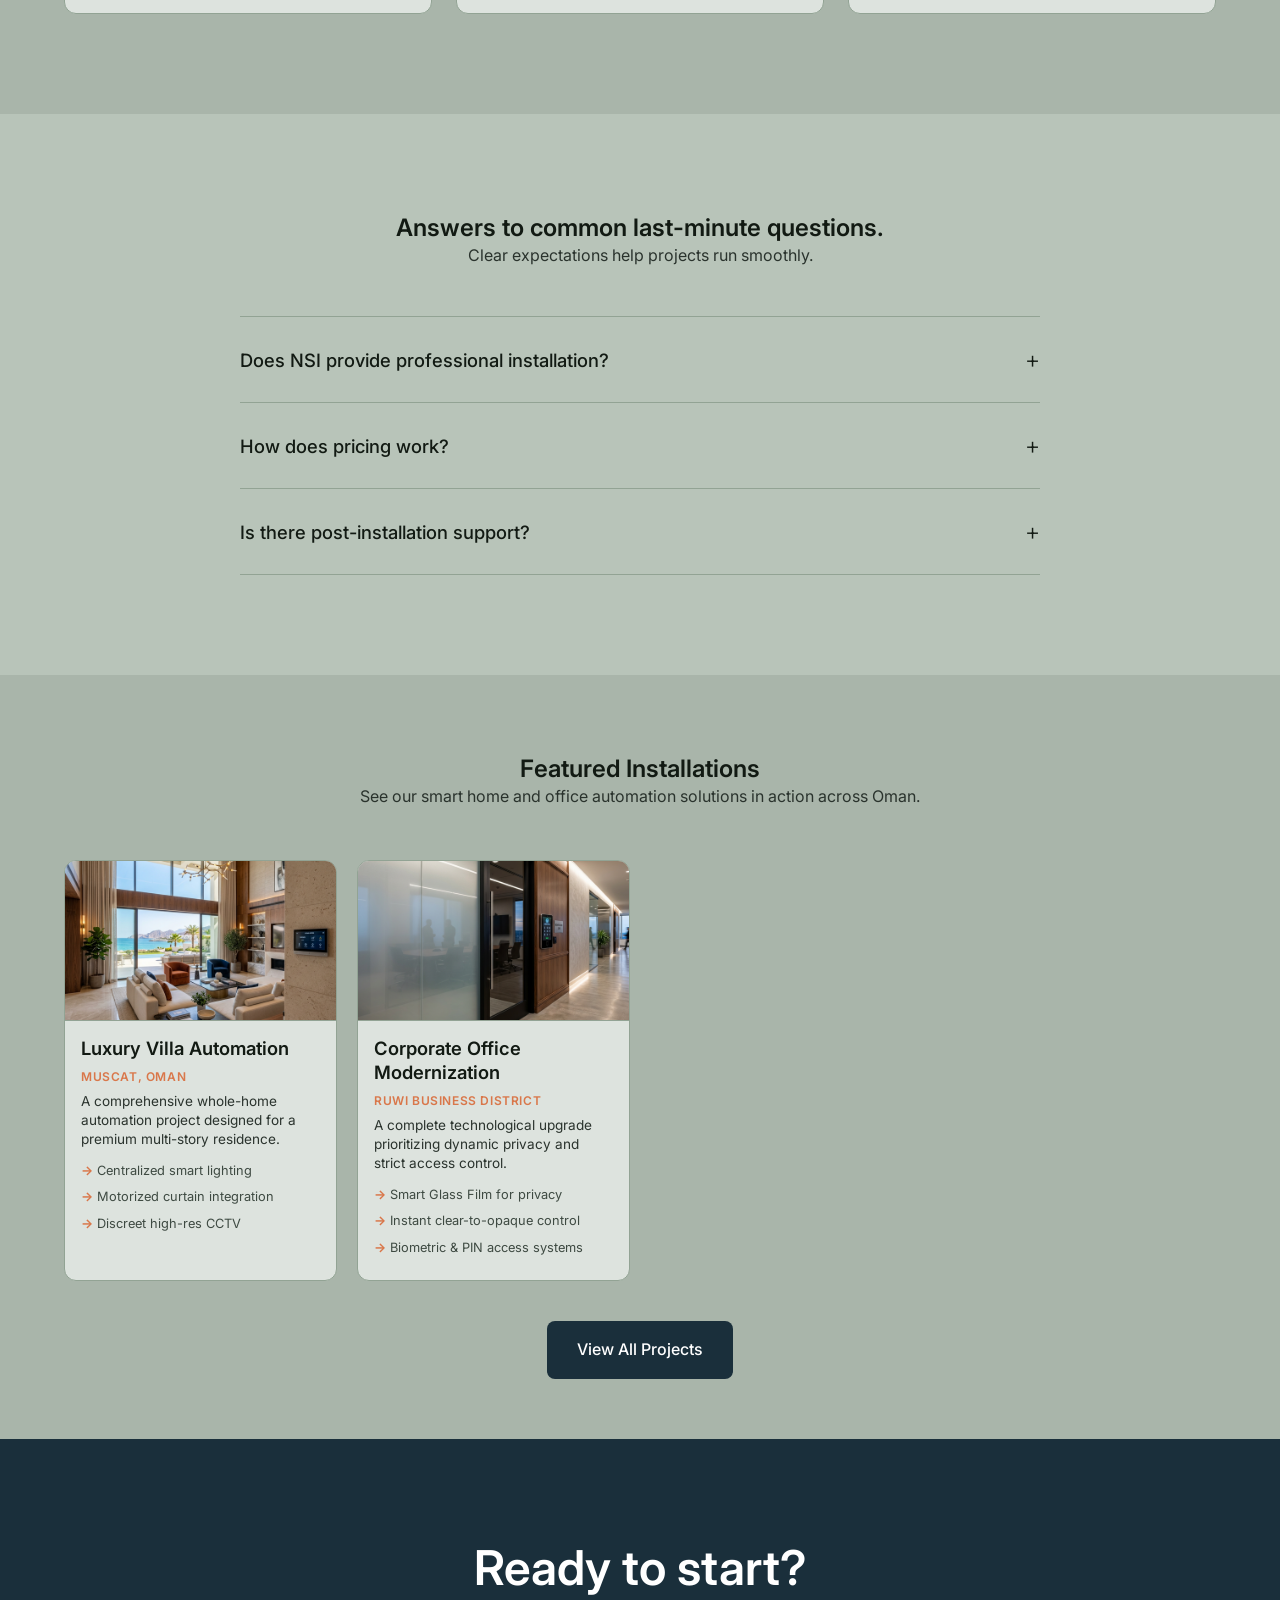
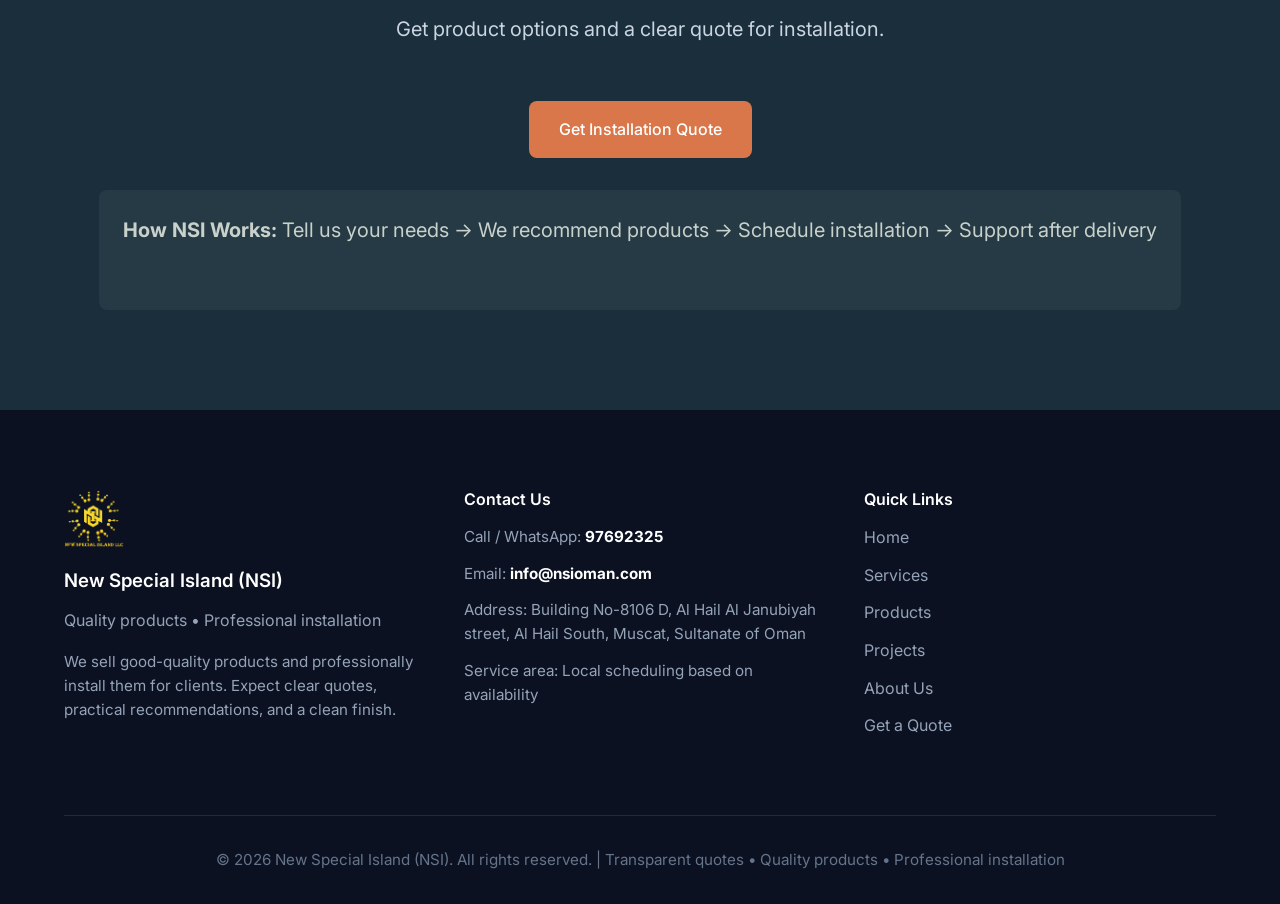
==== commit b4e30a4a: "foo" ====
--- a/index.html
+++ b/index.html
@@ -419,6 +419,7 @@
         <div class="container">
             <div class="footer-grid">
                 <div class="footer-brand">
+                    <img src="images/nsi_logo_new.png" alt="NSI Logo" style="height: 60px; margin-bottom: 12px;">
                     <h3>New Special Island (NSI)</h3>
                     <p>Quality products • Professional installation</p>
                     <p class="footer-desc">We sell good-quality products and professionally install them for clients.
@@ -431,14 +432,6 @@
                     <p>Email: <strong>info@nsioman.com</strong></p>
                     <p>Address: Building No-8106 D, Al Hail Al Janubiyah street, Al Hail South, Muscat, Sultanate of
                         Oman</p>
-                     <h4>Contact Us</h4>
-                    <p>Call / WhatsApp: <strong>971529503304</strong></p>
-                    <p>Email: <strong>info@nsioman.com</strong></p>
-                    <p>Address: Dubai</p>
-                     <h4>Contact Us</h4>
-                    <p>Call / WhatsApp: <strong>918850469171</strong></p>
-                    <p>Email: <strong>info@nsioman.com</strong></p>
-                    <p>Address: India</p>
                     <p>Service area: Local scheduling based on availability</p>
                 </div>
 
@@ -465,4 +458,4 @@
     <script src="script.js"></script>
 </body>
 
-</html>
+</html>
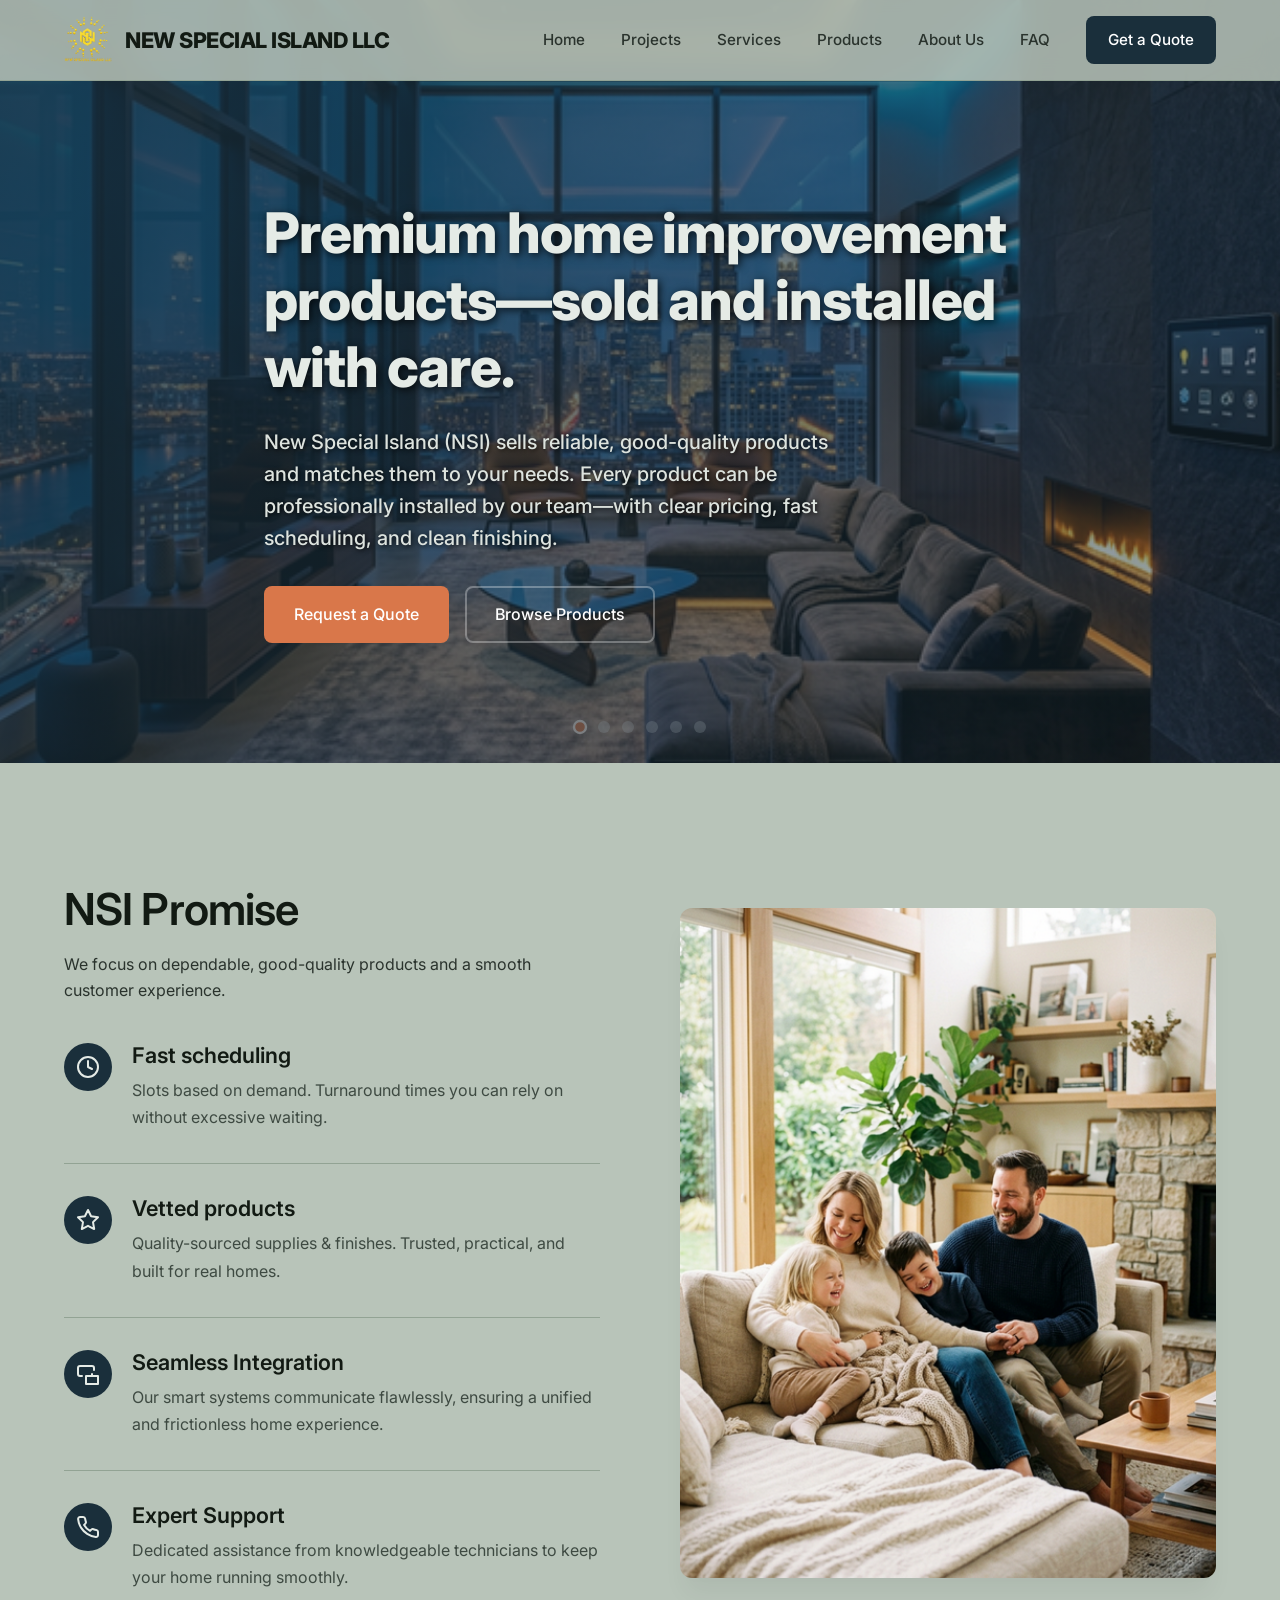
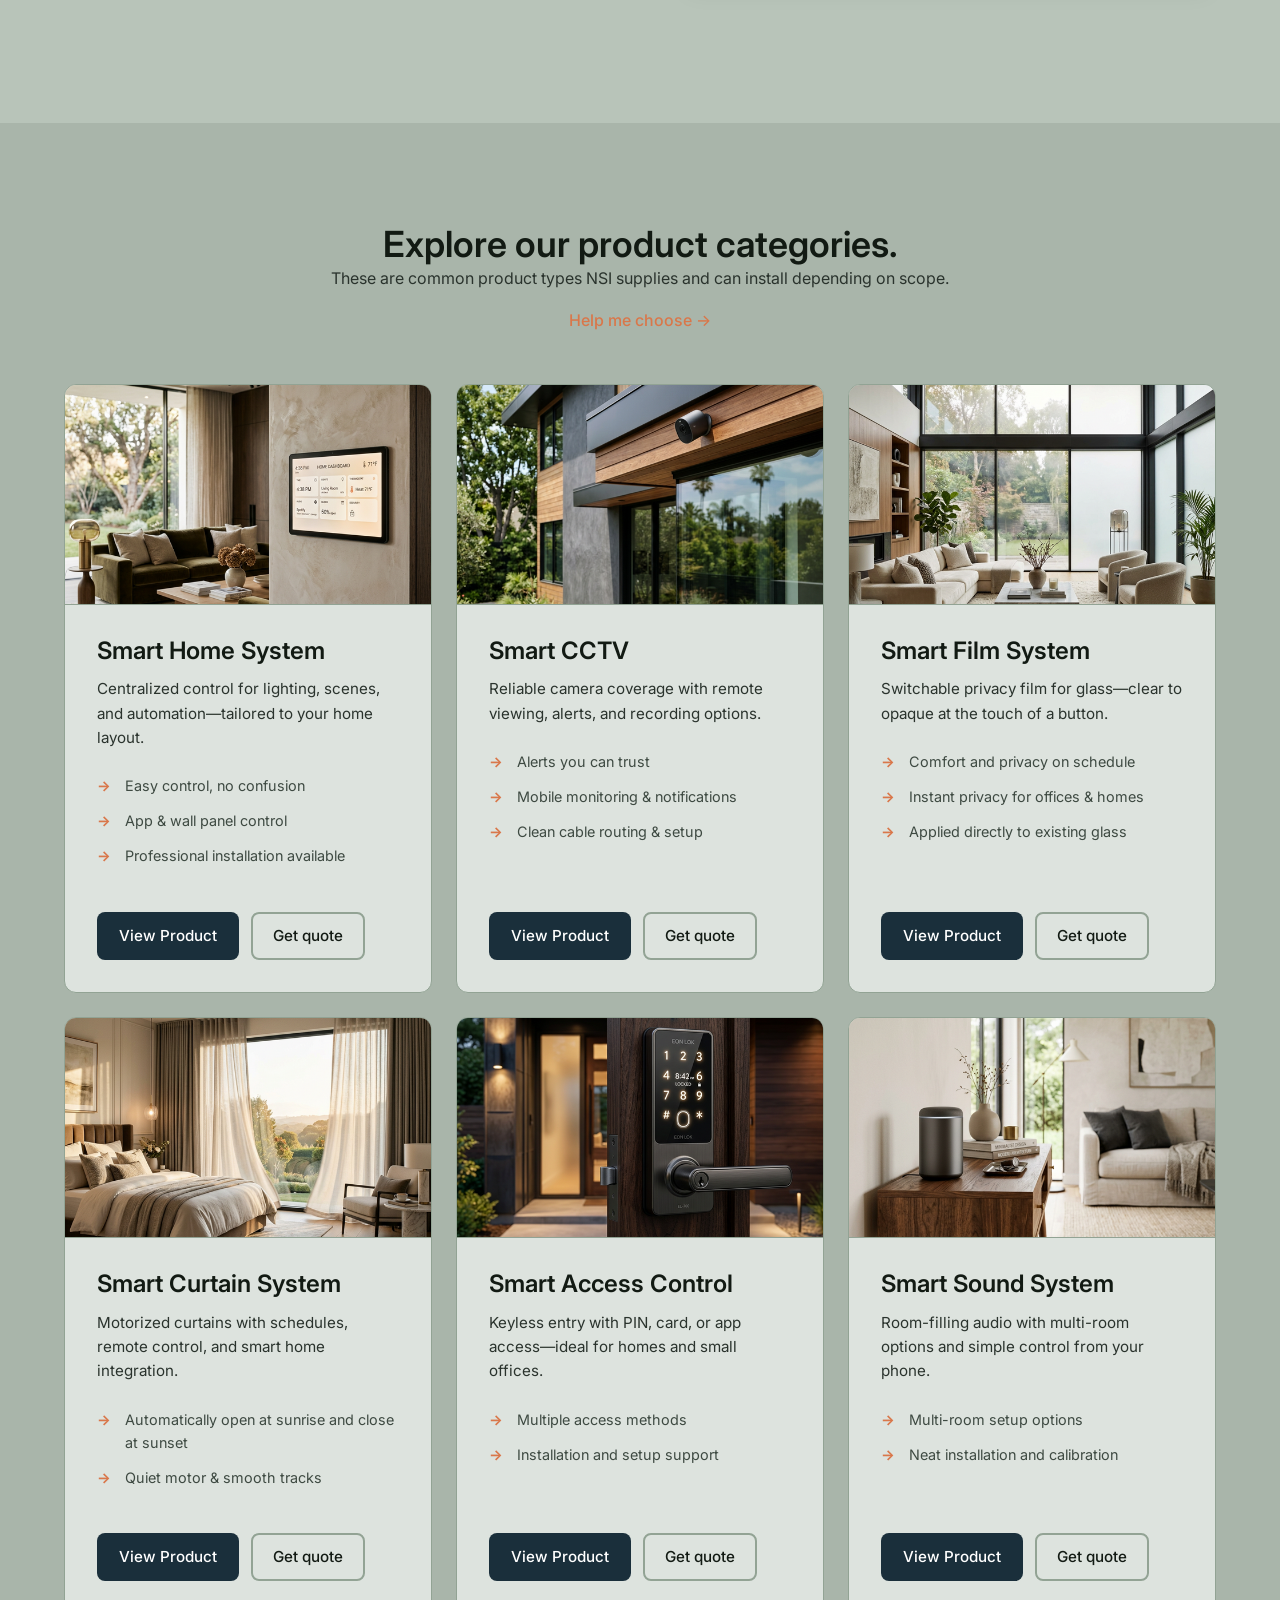
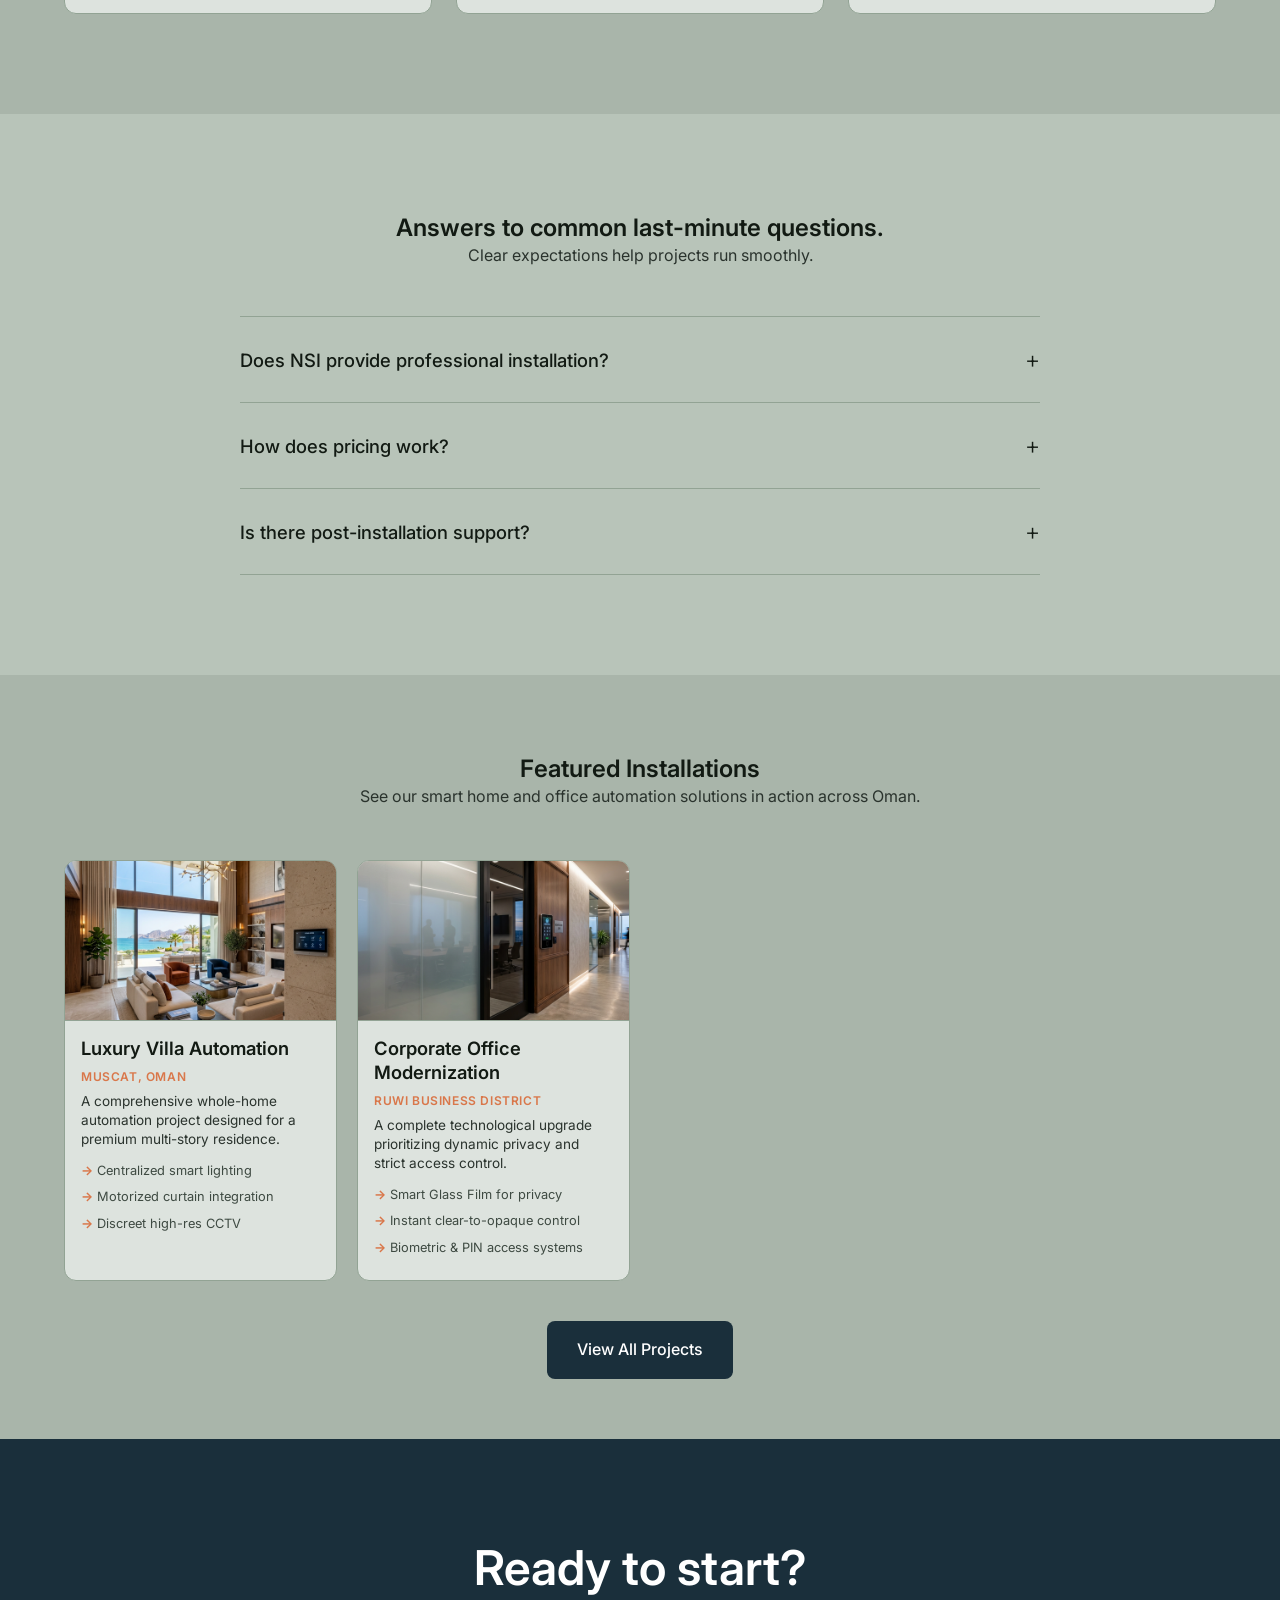
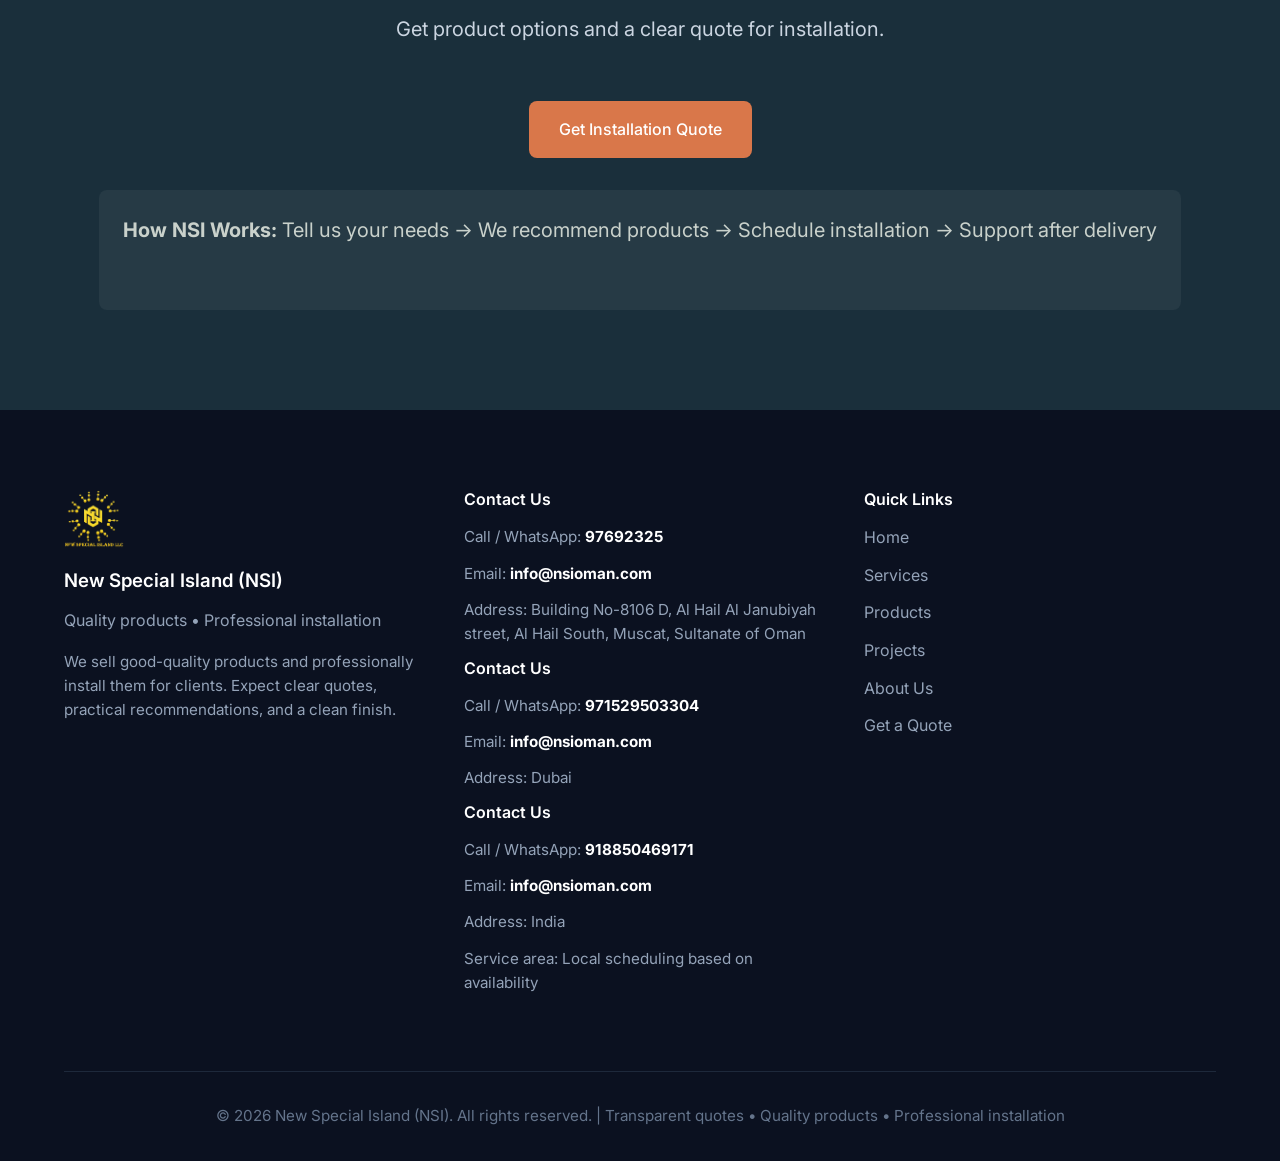
==== commit 69c51f0e: "Merge branch 'main' of https://github.com/PrasannaG9030/Nsioman" ====
--- a/index.html
+++ b/index.html
@@ -432,6 +432,14 @@
                     <p>Email: <strong>info@nsioman.com</strong></p>
                     <p>Address: Building No-8106 D, Al Hail Al Janubiyah street, Al Hail South, Muscat, Sultanate of
                         Oman</p>
+                     <h4>Contact Us</h4>
+                    <p>Call / WhatsApp: <strong>971529503304</strong></p>
+                    <p>Email: <strong>info@nsioman.com</strong></p>
+                    <p>Address: Dubai</p>
+                     <h4>Contact Us</h4>
+                    <p>Call / WhatsApp: <strong>918850469171</strong></p>
+                    <p>Email: <strong>info@nsioman.com</strong></p>
+                    <p>Address: India</p>
                     <p>Service area: Local scheduling based on availability</p>
                 </div>
 
@@ -458,4 +466,4 @@
     <script src="script.js"></script>
 </body>
 
-</html>+</html>
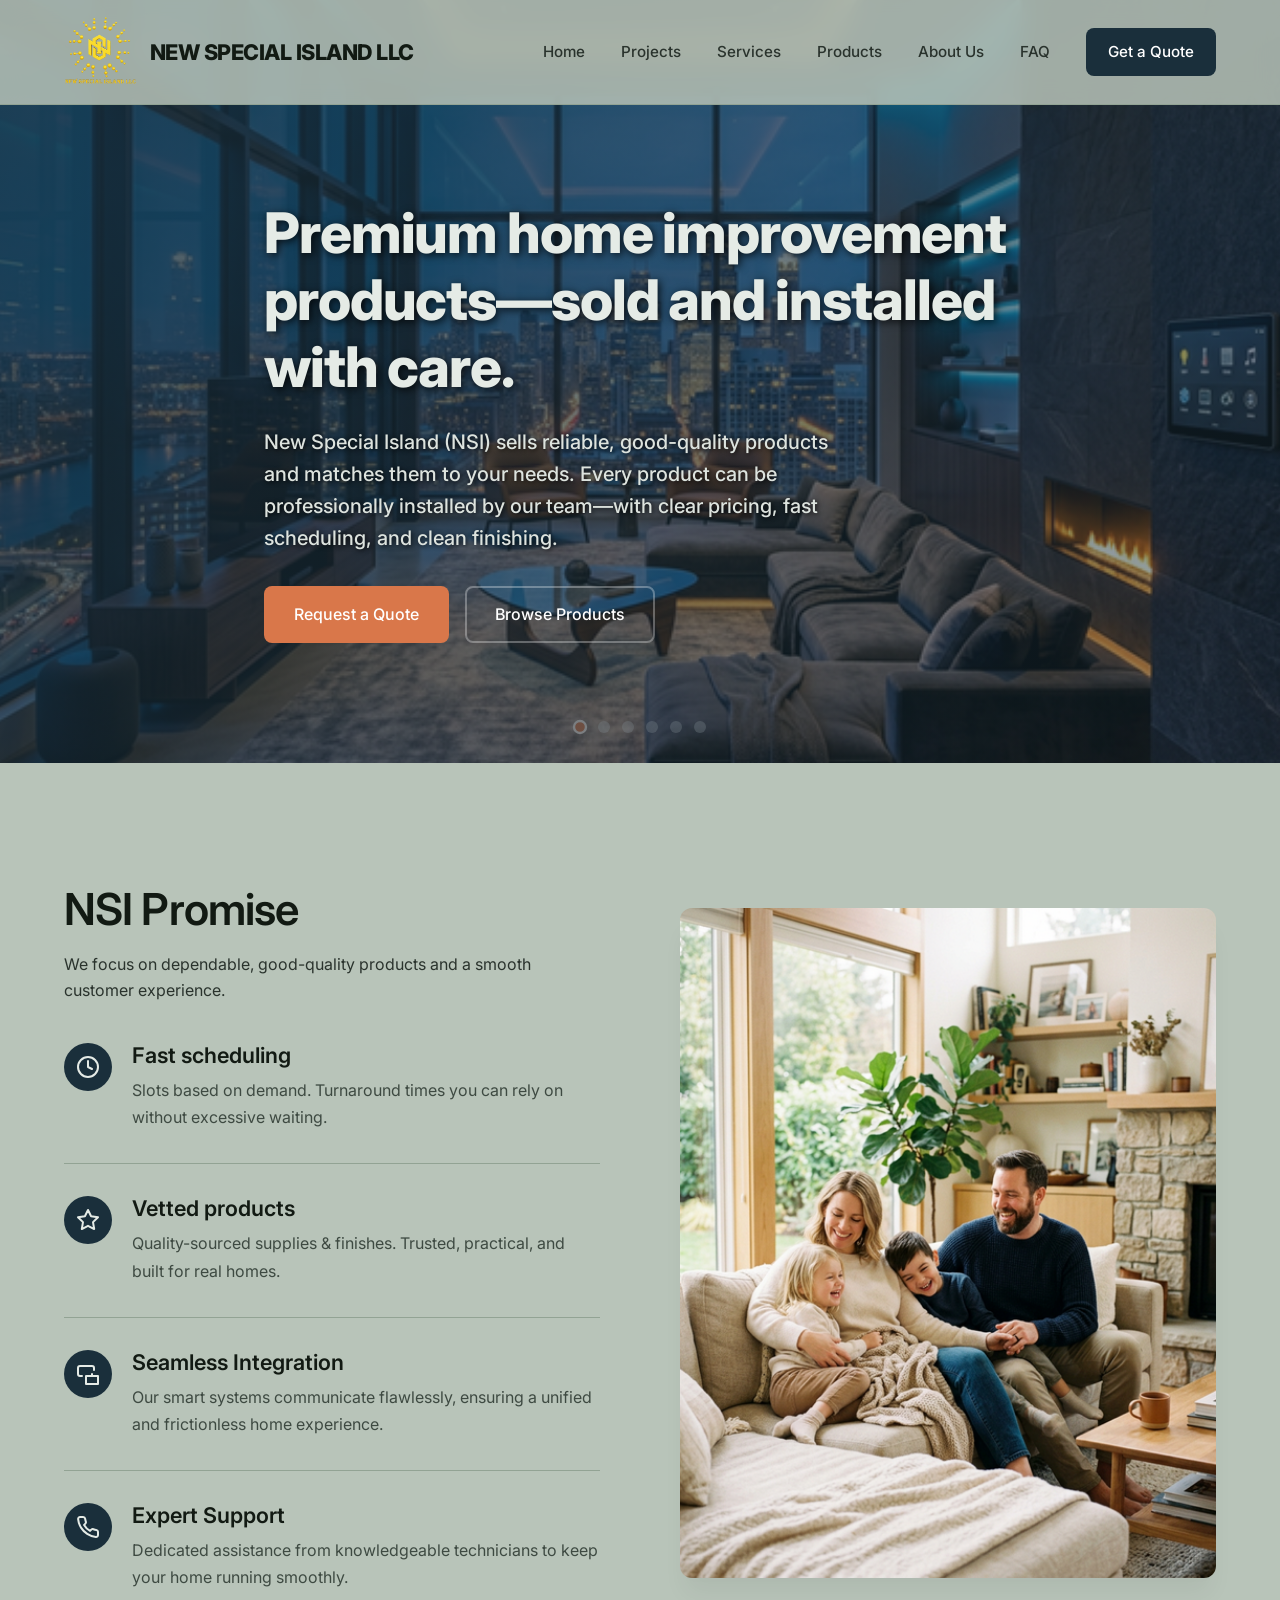
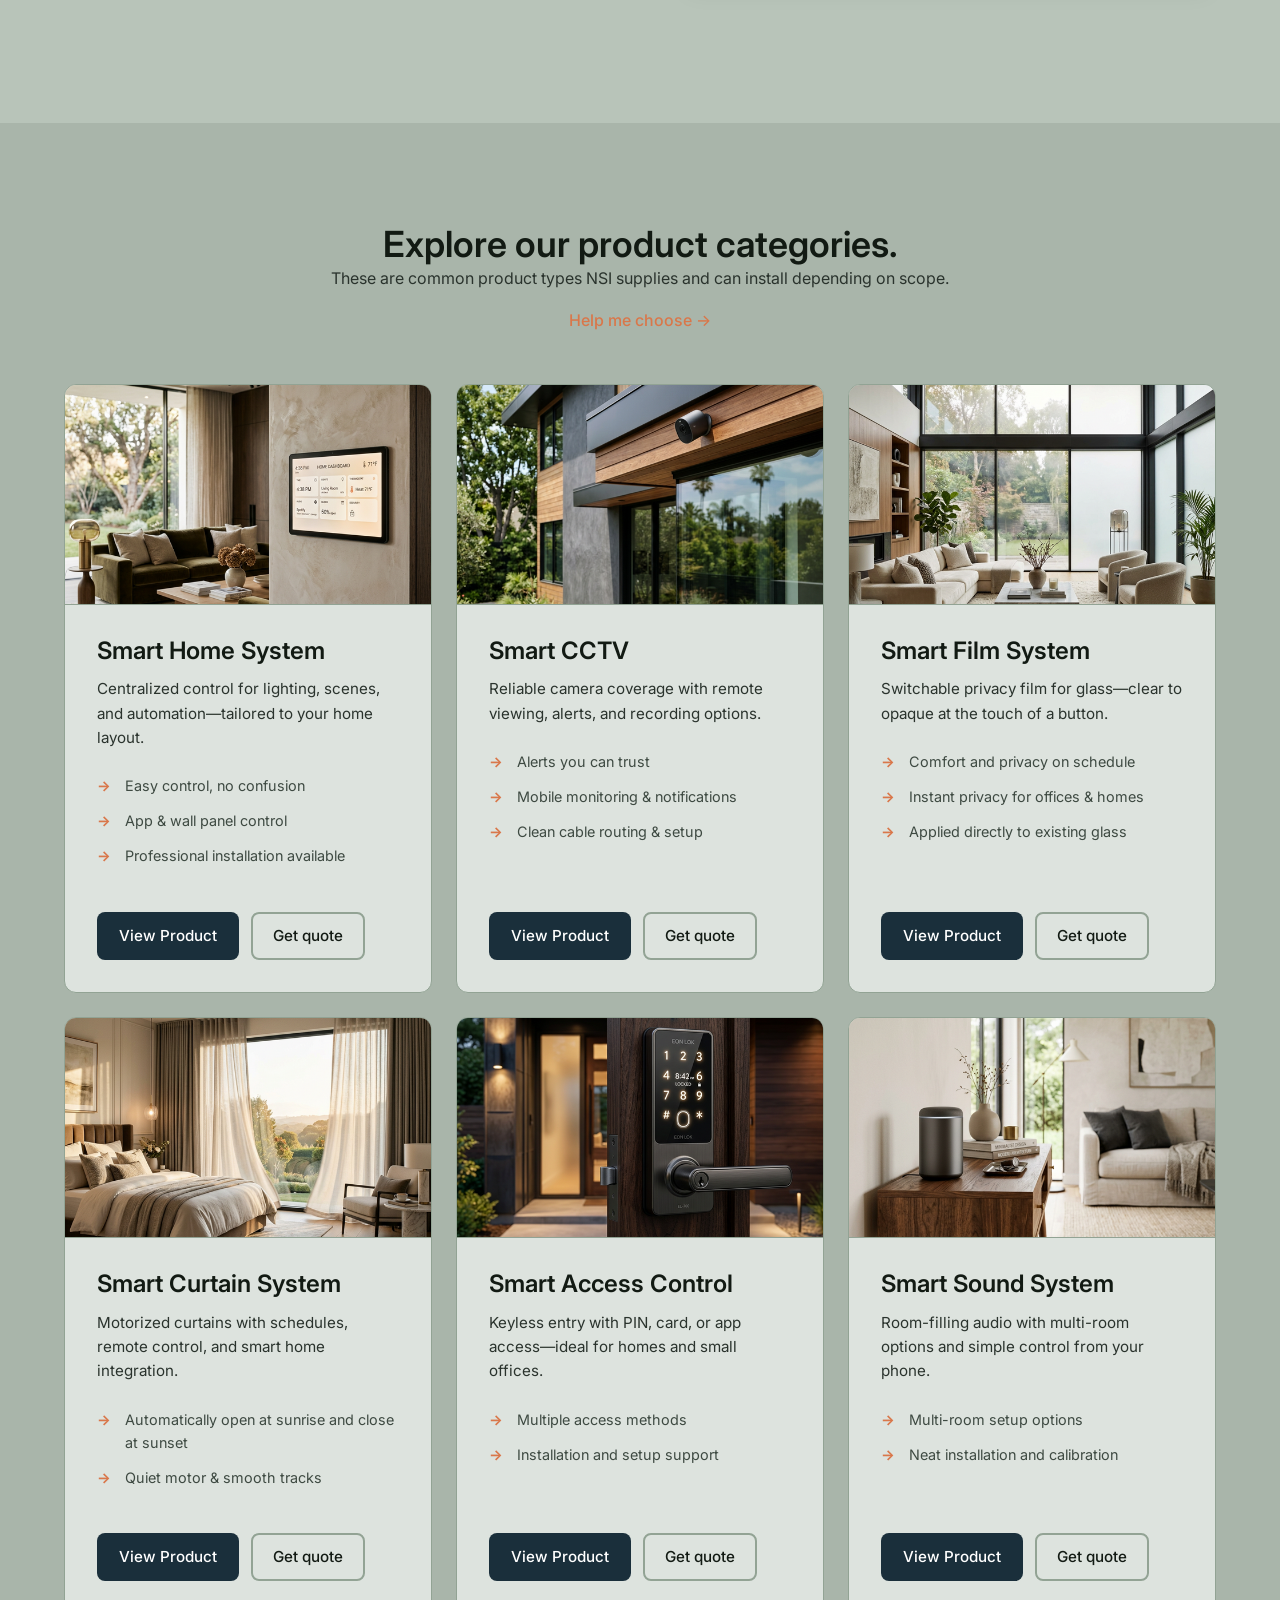
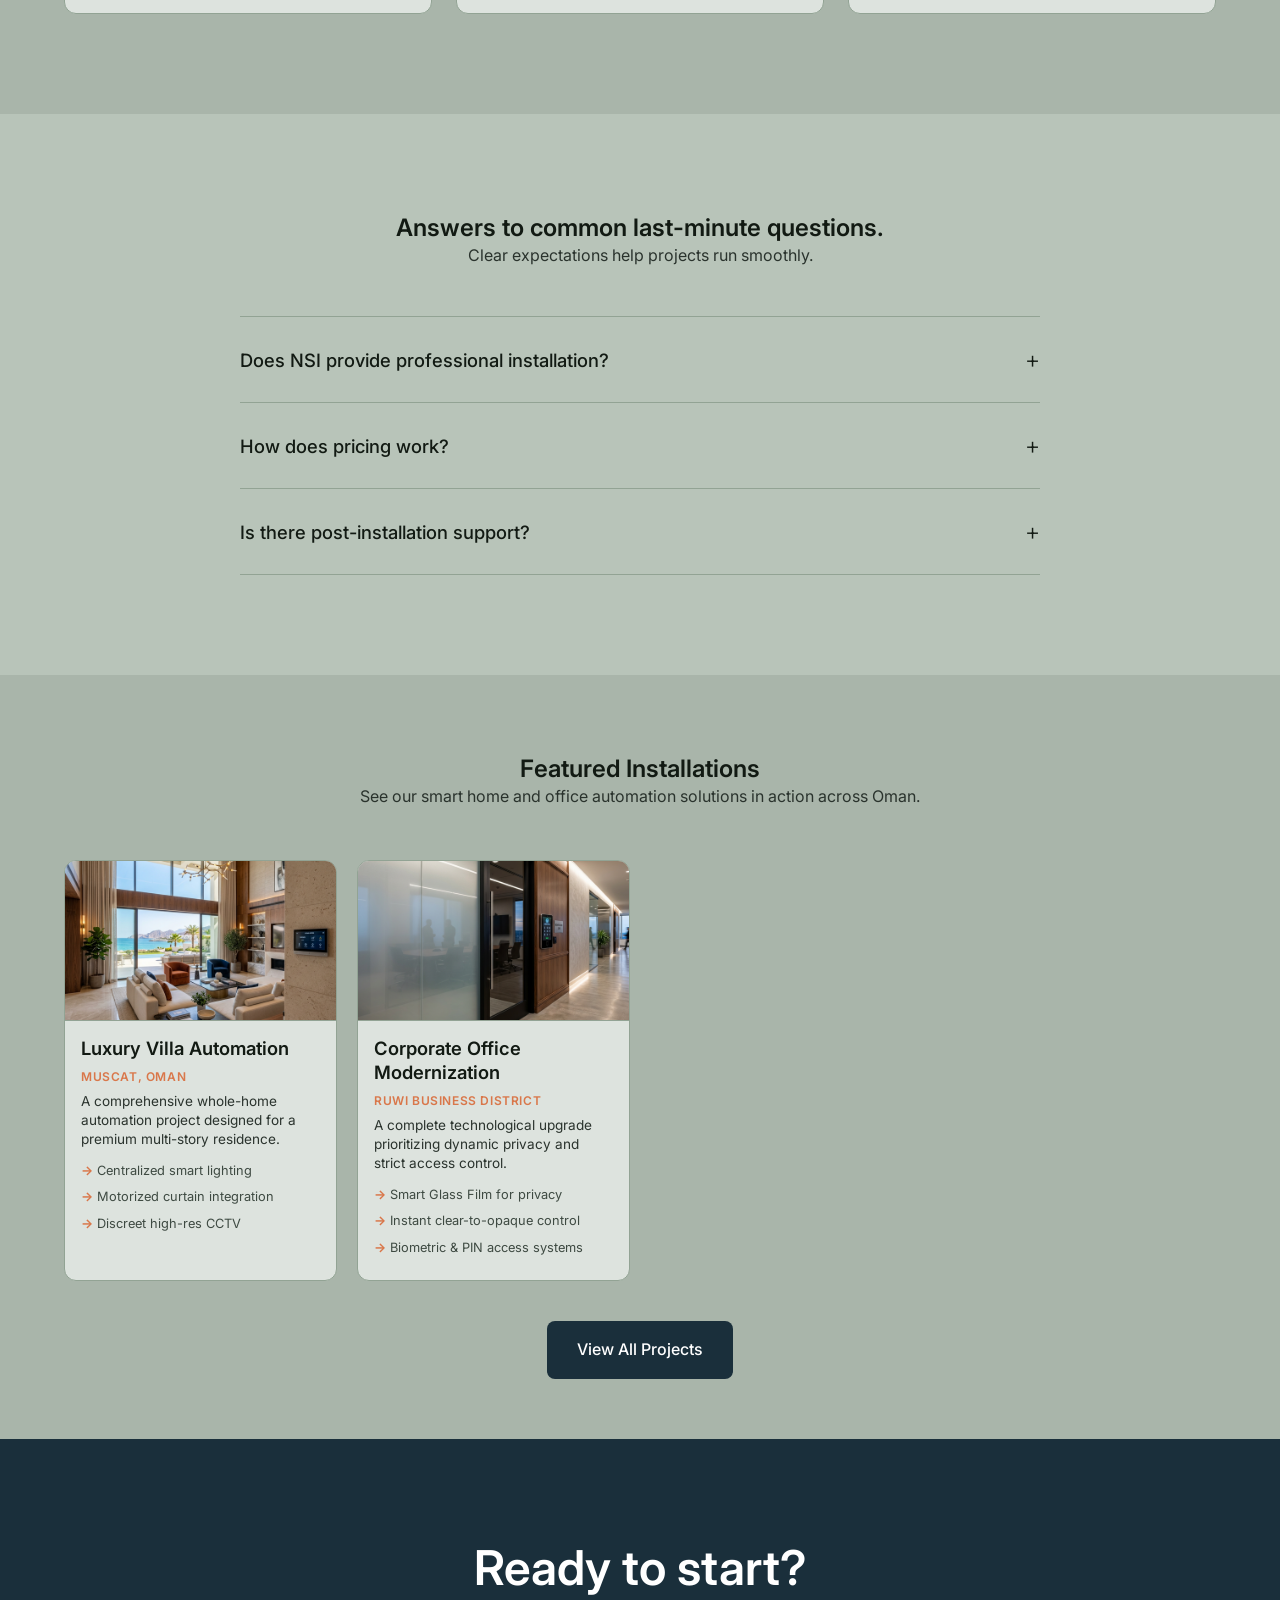
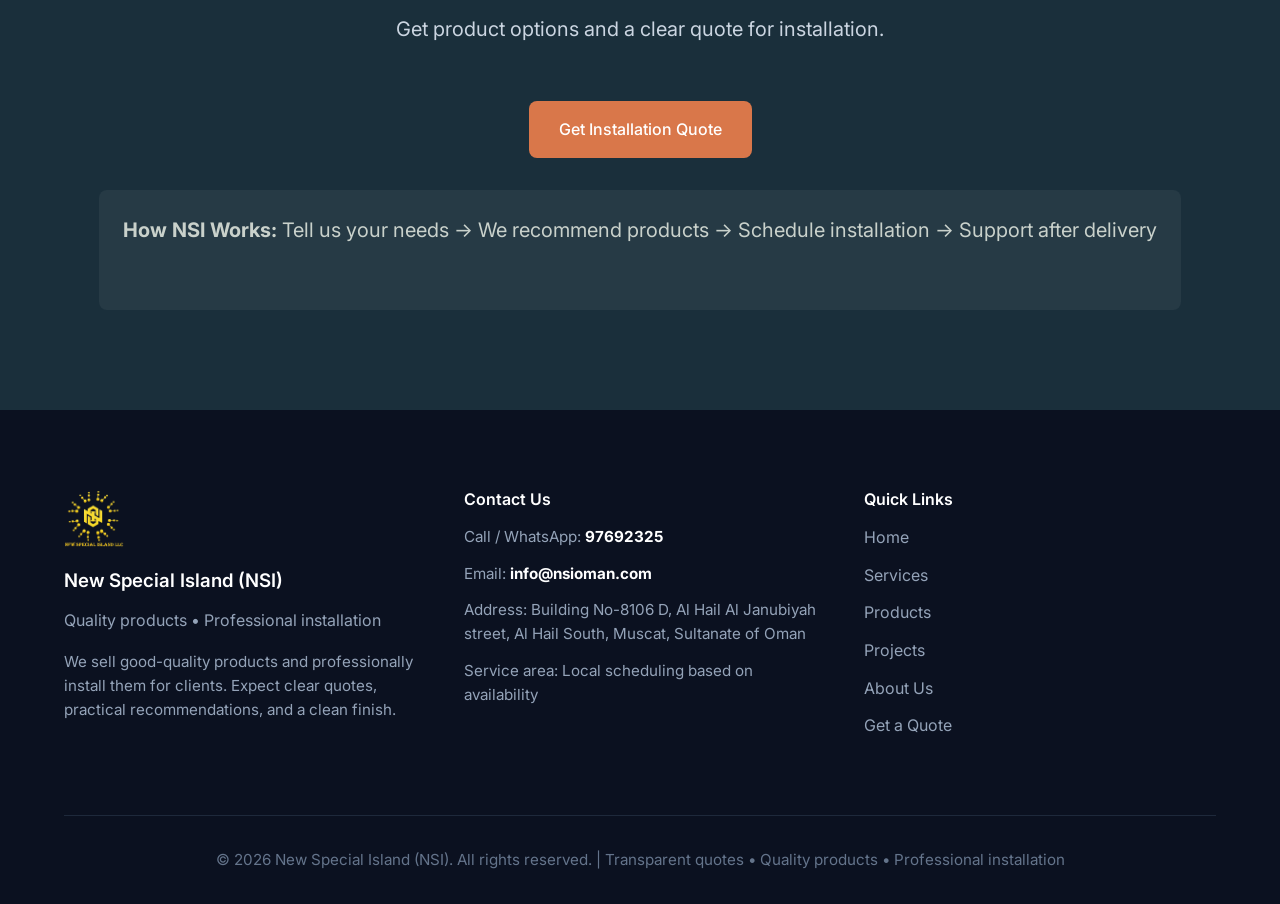
==== commit 462ab8ca: "logo" ====
--- a/index.html
+++ b/index.html
@@ -432,14 +432,6 @@
                     <p>Email: <strong>info@nsioman.com</strong></p>
                     <p>Address: Building No-8106 D, Al Hail Al Janubiyah street, Al Hail South, Muscat, Sultanate of
                         Oman</p>
-                     <h4>Contact Us</h4>
-                    <p>Call / WhatsApp: <strong>971529503304</strong></p>
-                    <p>Email: <strong>info@nsioman.com</strong></p>
-                    <p>Address: Dubai</p>
-                     <h4>Contact Us</h4>
-                    <p>Call / WhatsApp: <strong>918850469171</strong></p>
-                    <p>Email: <strong>info@nsioman.com</strong></p>
-                    <p>Address: India</p>
                     <p>Service area: Local scheduling based on availability</p>
                 </div>
 
@@ -466,4 +458,4 @@
     <script src="script.js"></script>
 </body>
 
-</html>
+</html>
--- a/styles.css
+++ b/styles.css
@@ -371,7 +371,7 @@
 }
 
 .nav-logo-img {
-    height: 48px;
+    height: 72px;
     width: auto;
     object-fit: contain;
 }
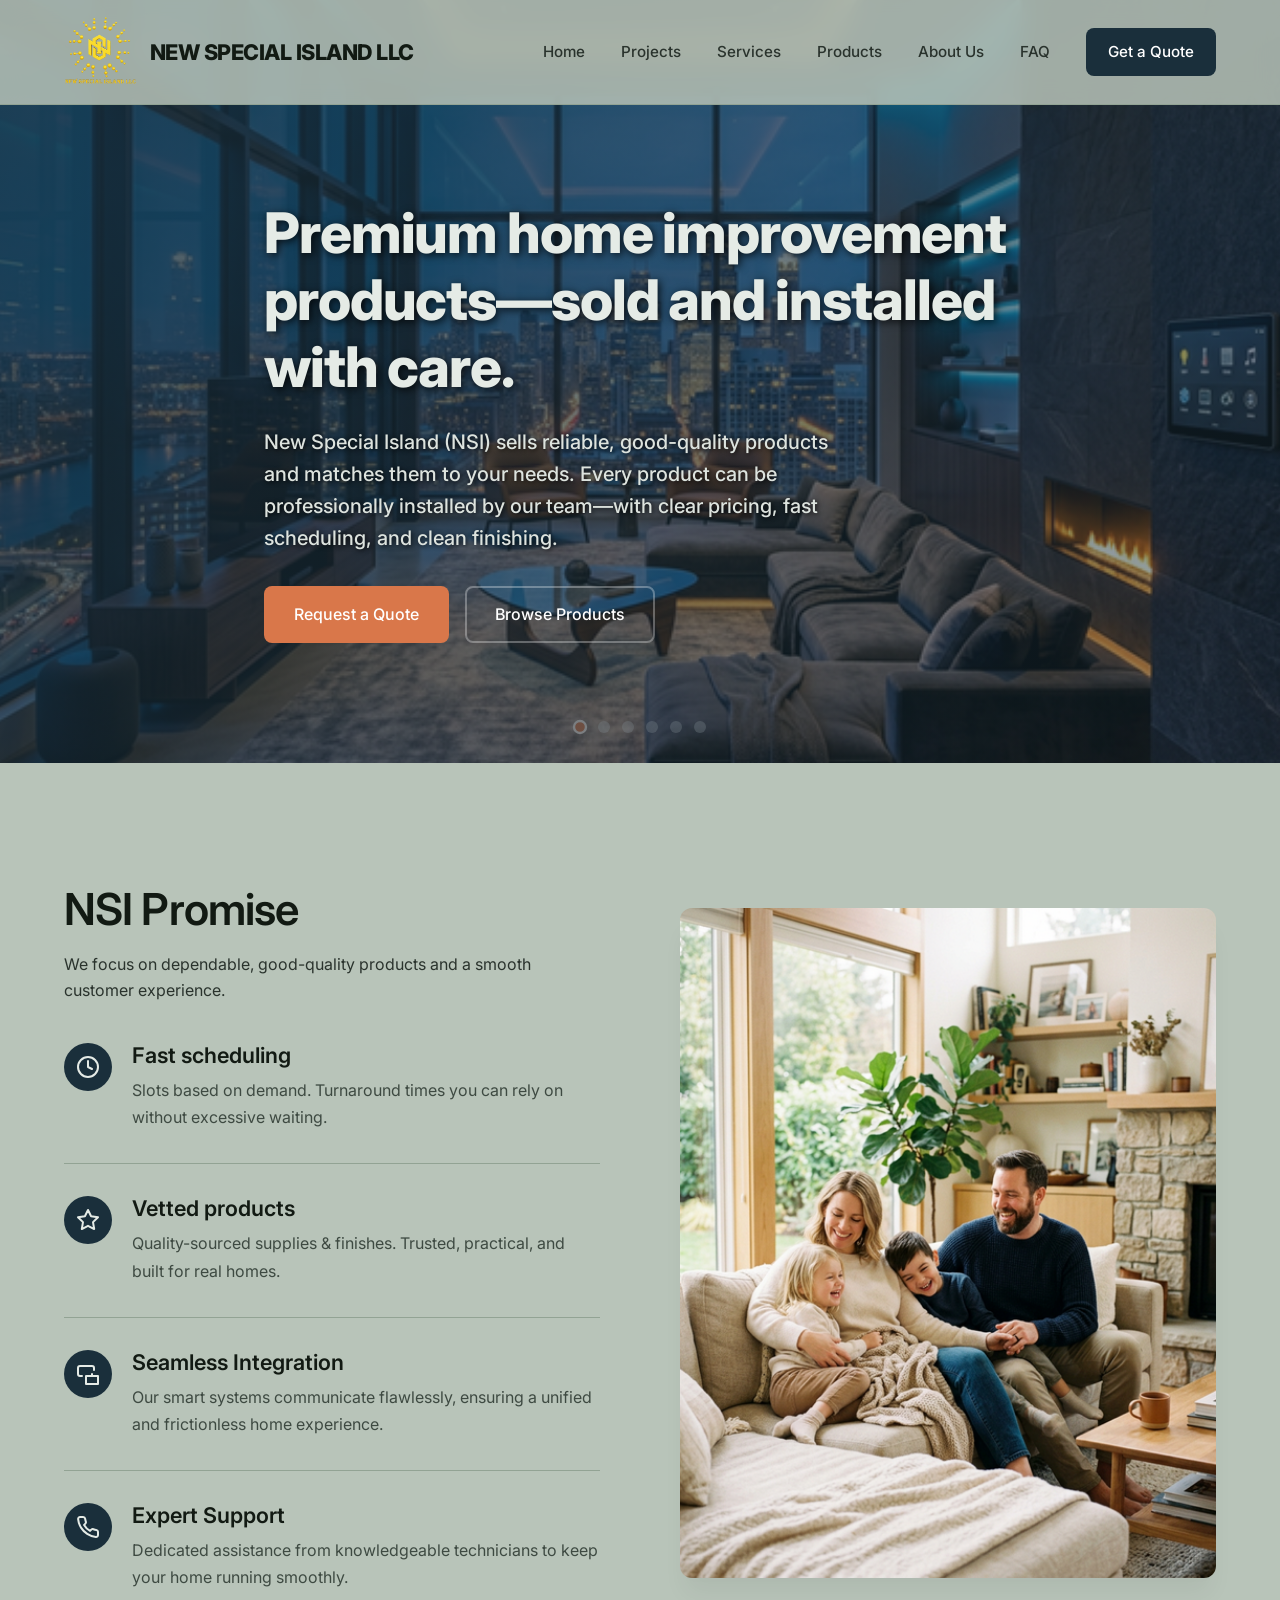
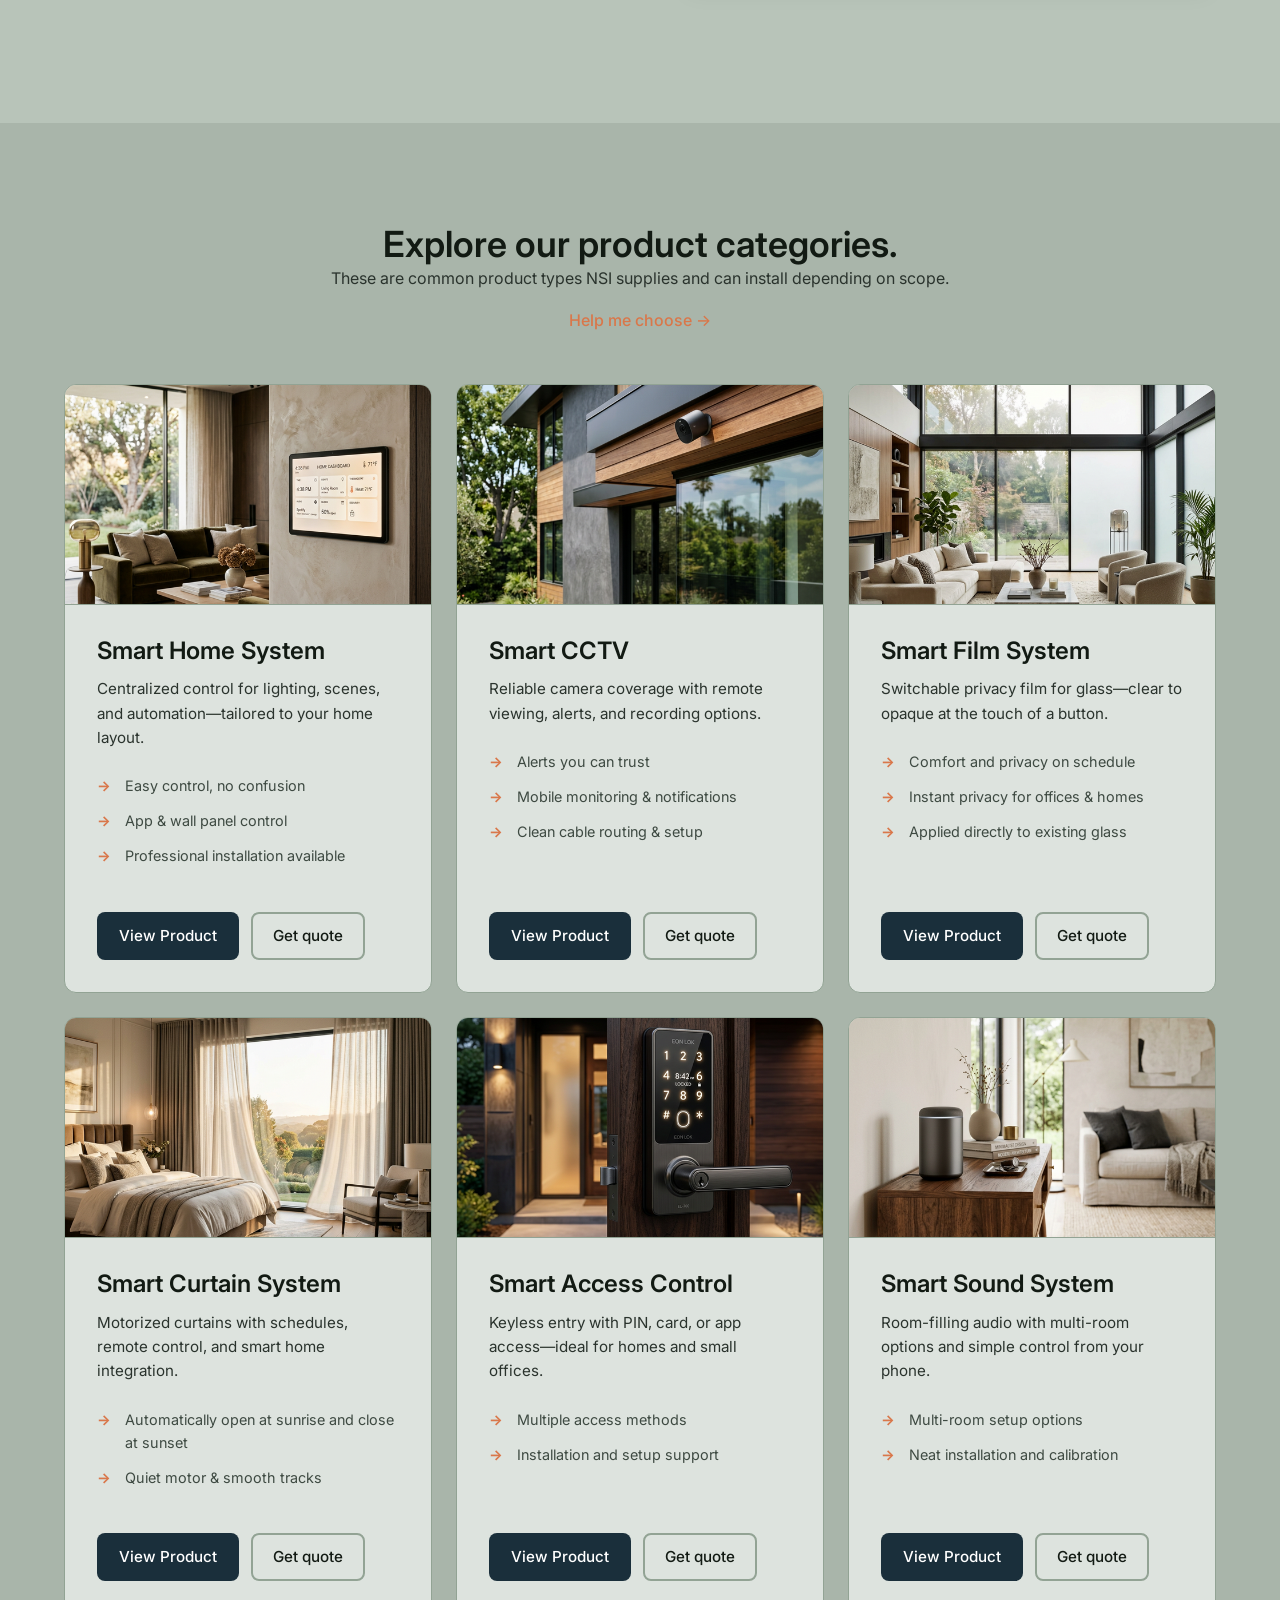
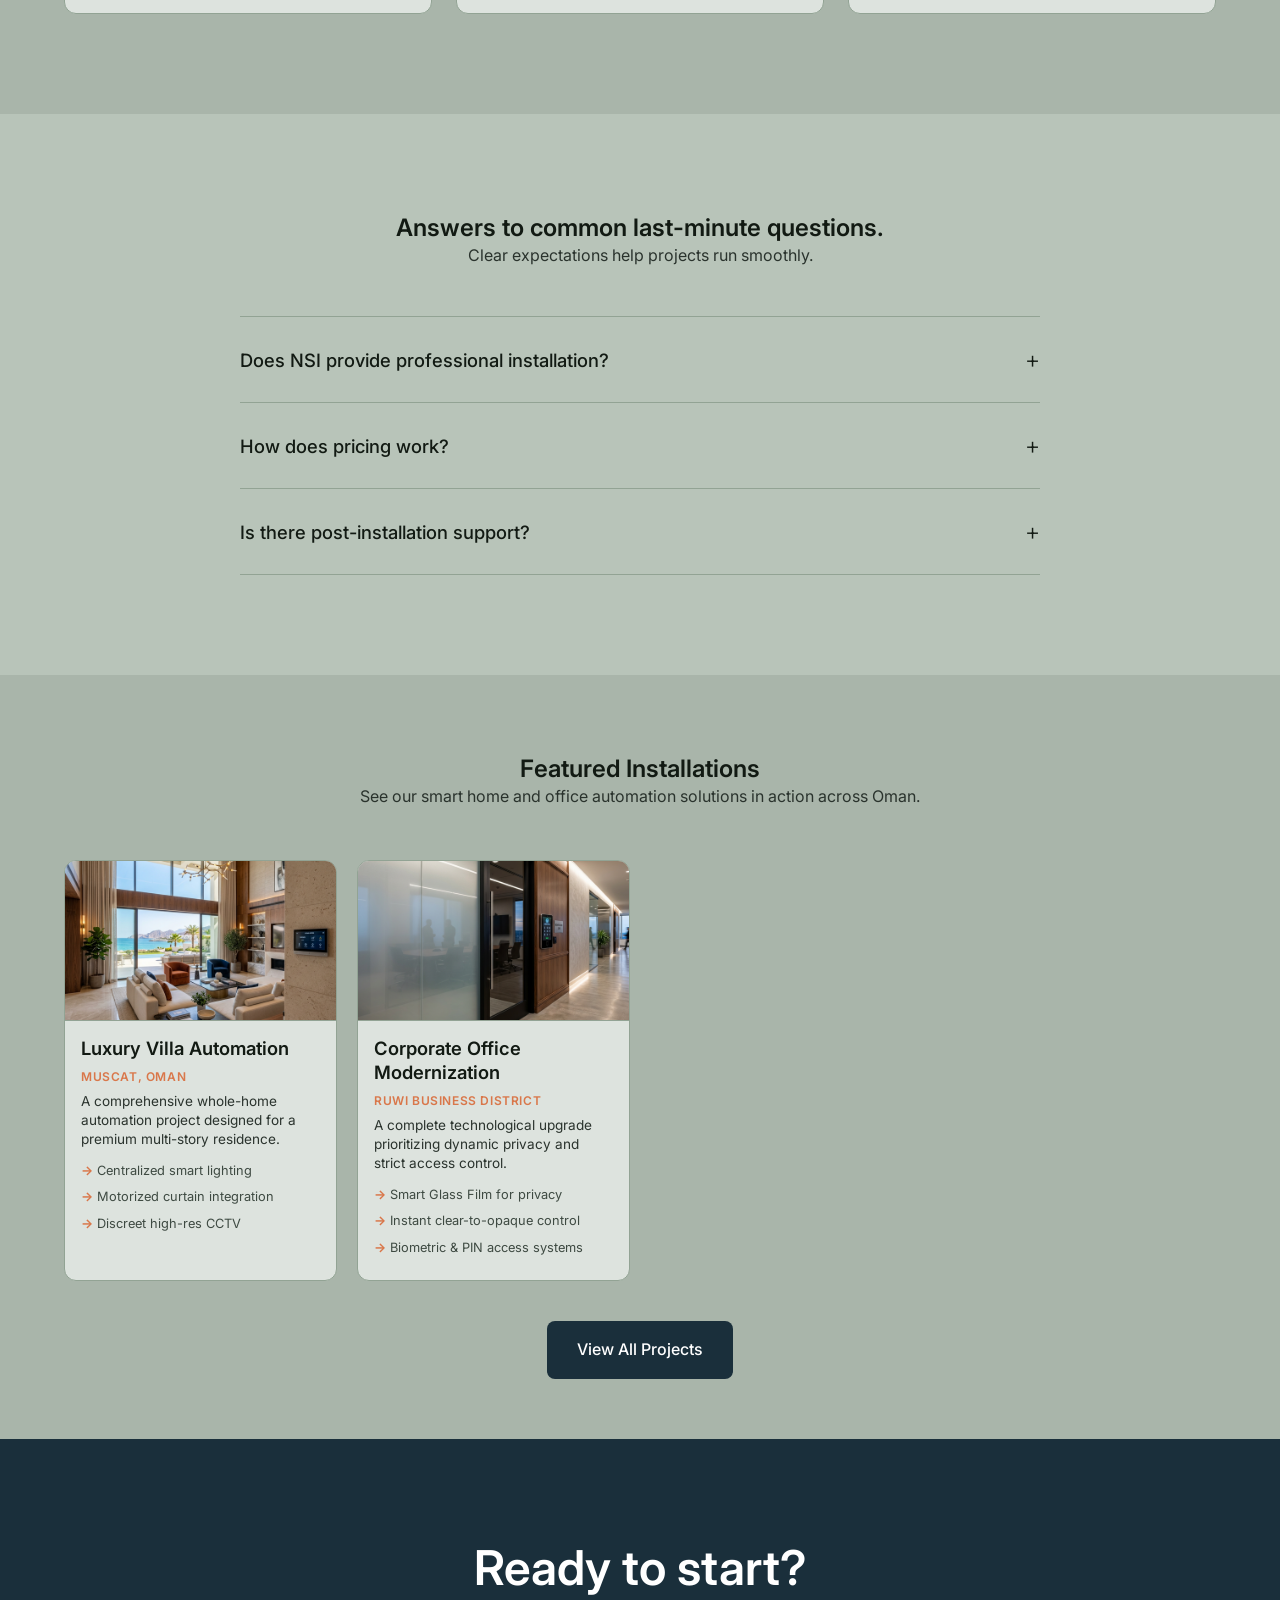
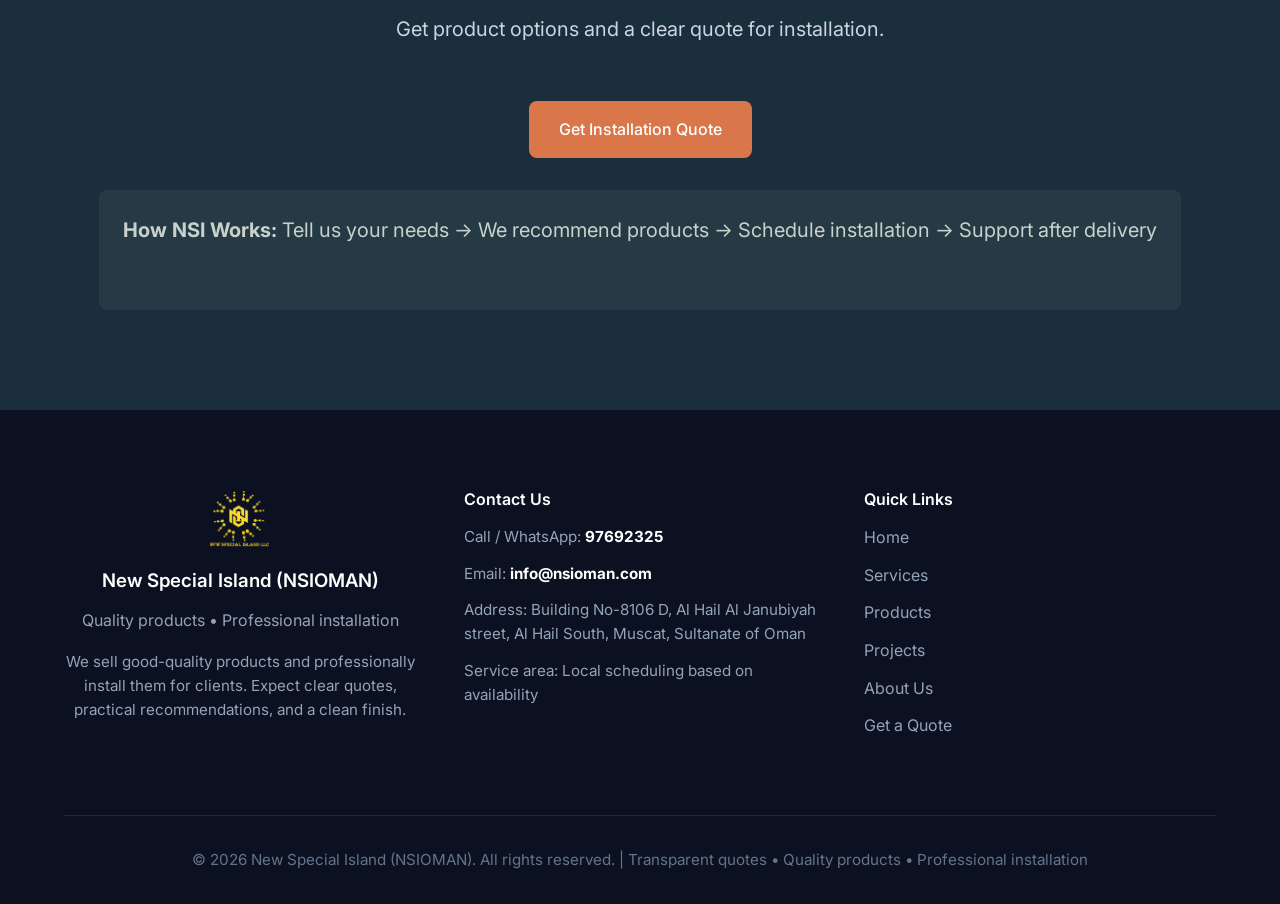
==== commit de41a98a: "logo foot" ====
--- a/index.html
+++ b/index.html
@@ -418,9 +418,9 @@
     <footer class="footer">
         <div class="container">
             <div class="footer-grid">
-                <div class="footer-brand">
+                <div class="footer-brand" style="text-align: center;">
                     <img src="images/nsi_logo_new.png" alt="NSI Logo" style="height: 60px; margin-bottom: 12px;">
-                    <h3>New Special Island (NSI)</h3>
+                    <h3>New Special Island (NSIOMAN)</h3>
                     <p>Quality products • Professional installation</p>
                     <p class="footer-desc">We sell good-quality products and professionally install them for clients.
                         Expect clear quotes, practical recommendations, and a clean finish.</p>
@@ -449,7 +449,7 @@
             </div>
 
             <div class="footer-bottom">
-                <p>&copy; 2026 New Special Island (NSI). All rights reserved. | Transparent quotes &bull; Quality
+                <p>&copy; 2026 New Special Island (NSIOMAN). All rights reserved. | Transparent quotes &bull; Quality
                     products &bull; Professional installation</p>
             </div>
         </div>
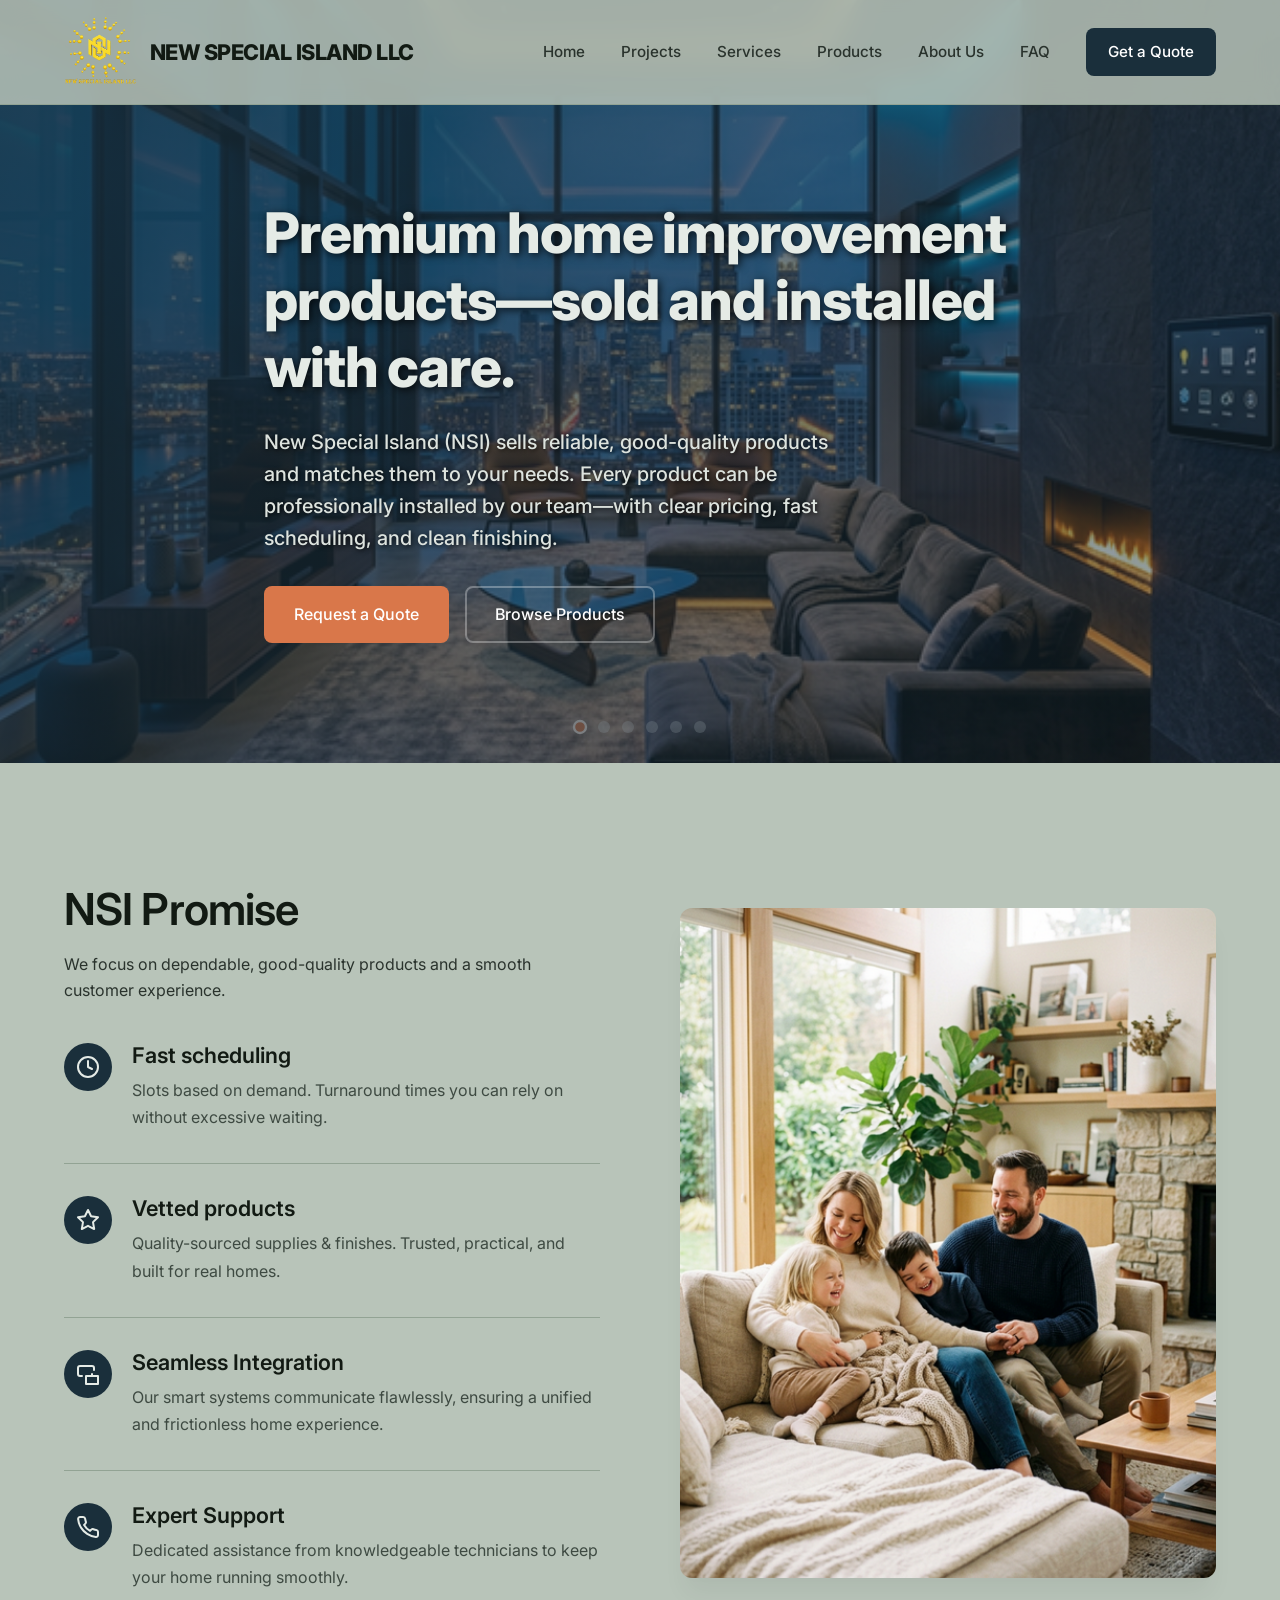
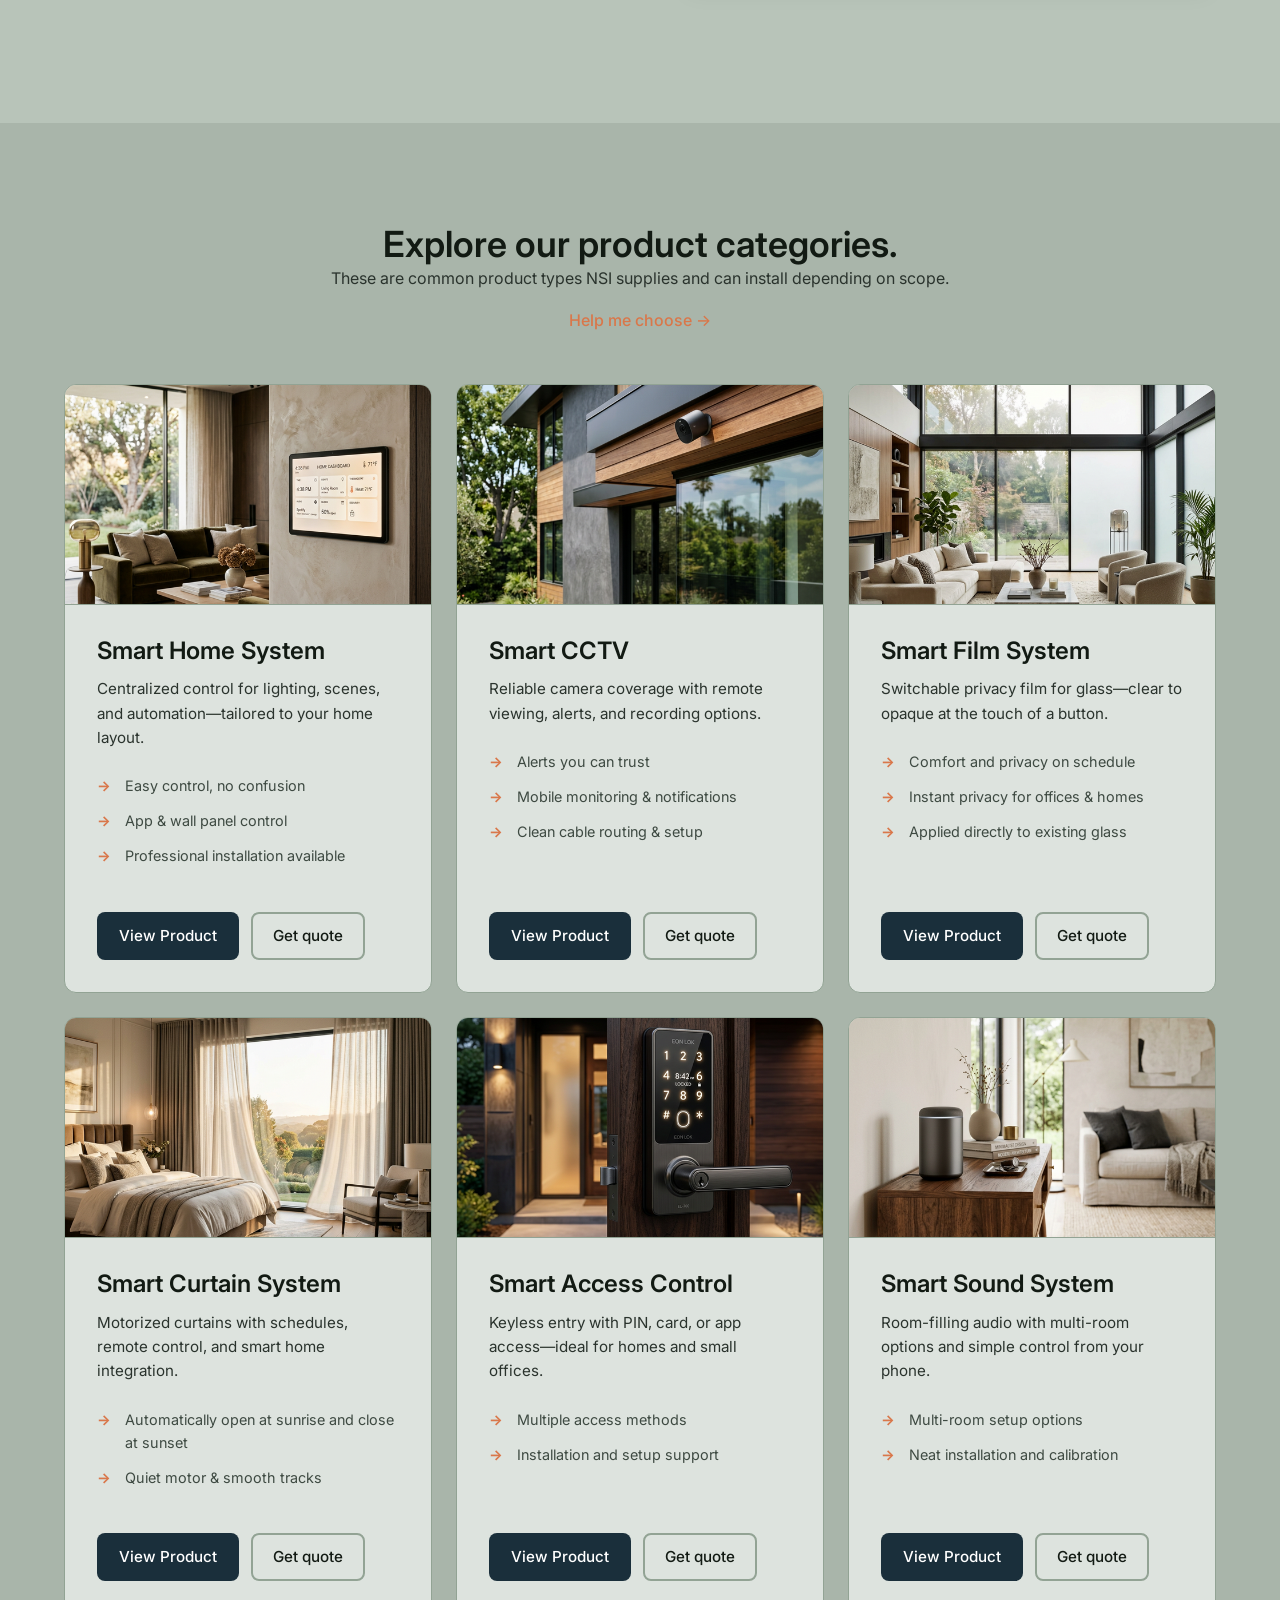
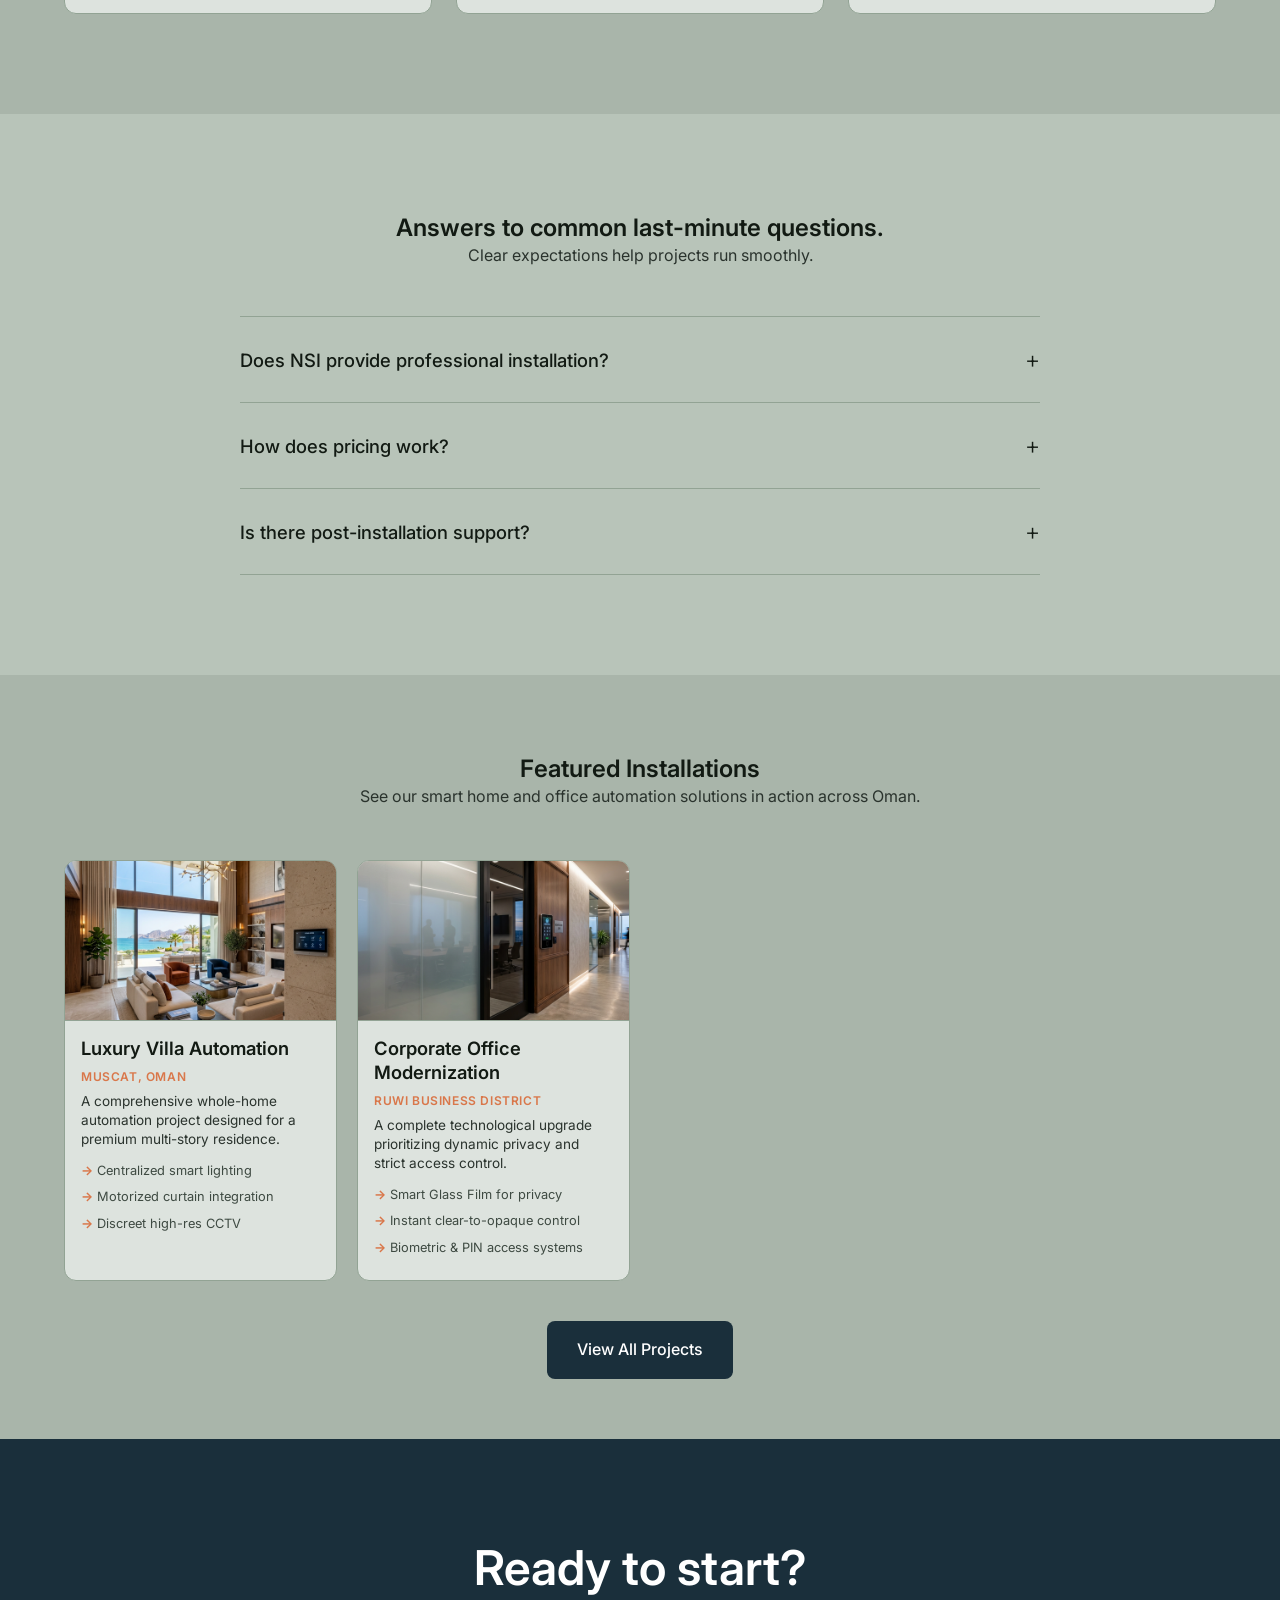
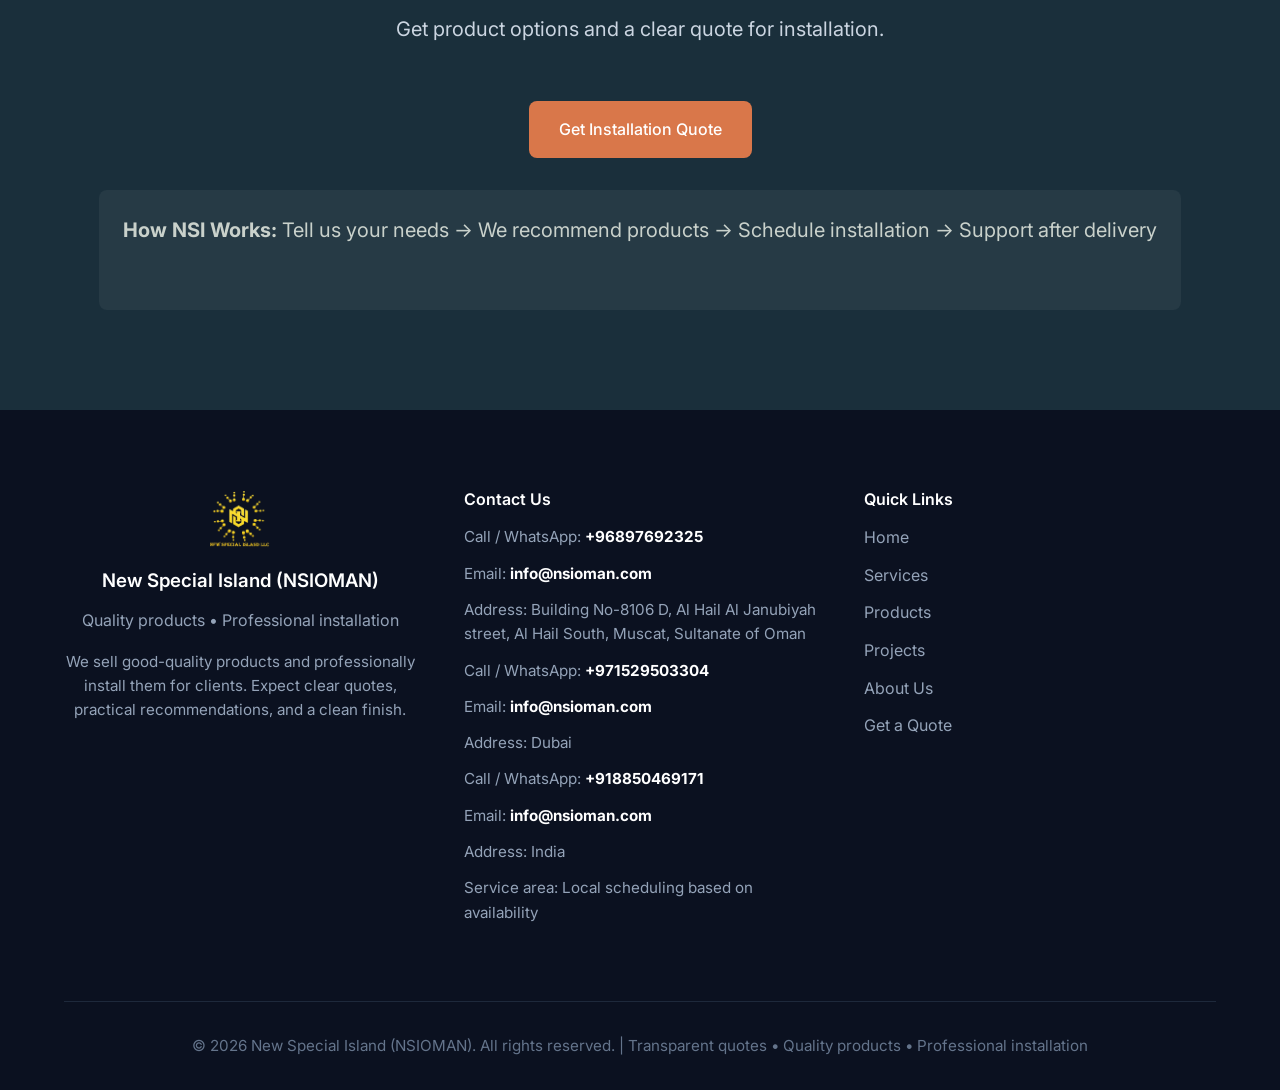
==== commit 7eeb5e14: "Update print statement from 'Hello' to 'Goodbye'" ====
--- a/index.html
+++ b/index.html
@@ -428,10 +428,16 @@
 
                 <div class="footer-contact">
                     <h4>Contact Us</h4>
-                    <p>Call / WhatsApp: <strong>97692325</strong></p>
+                    <p>Call / WhatsApp: <strong>+96897692325</strong></p>
                     <p>Email: <strong>info@nsioman.com</strong></p>
                     <p>Address: Building No-8106 D, Al Hail Al Janubiyah street, Al Hail South, Muscat, Sultanate of
                         Oman</p>
+                     <p>Call / WhatsApp: <strong>+971529503304</strong></p>
+                    <p>Email: <strong>info@nsioman.com</strong></p>
+                    <p>Address: Dubai</p>
+                     <p>Call / WhatsApp: <strong>+918850469171</strong></p>
+                    <p>Email: <strong>info@nsioman.com</strong></p>
+                    <p>Address: India</p>
                     <p>Service area: Local scheduling based on availability</p>
                 </div>
 
@@ -458,4 +464,4 @@
     <script src="script.js"></script>
 </body>
 
-</html>+</html>
